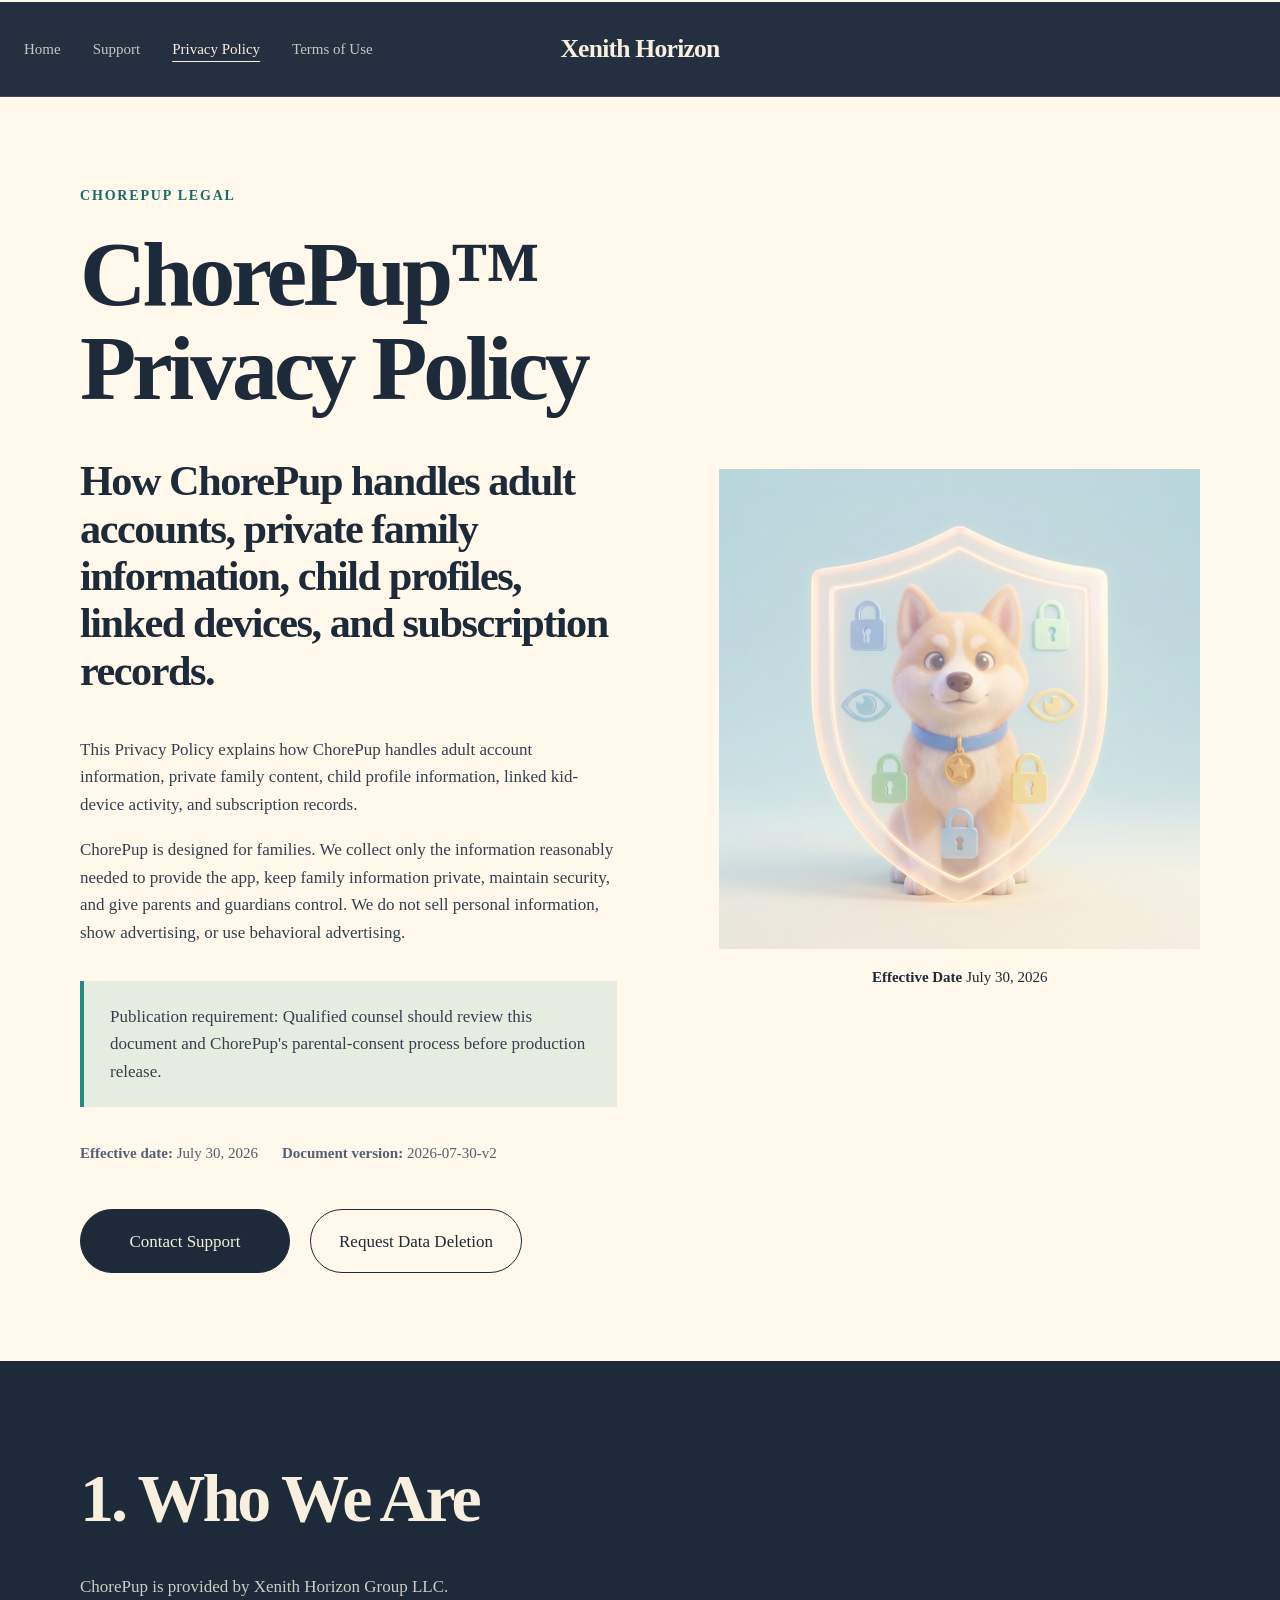
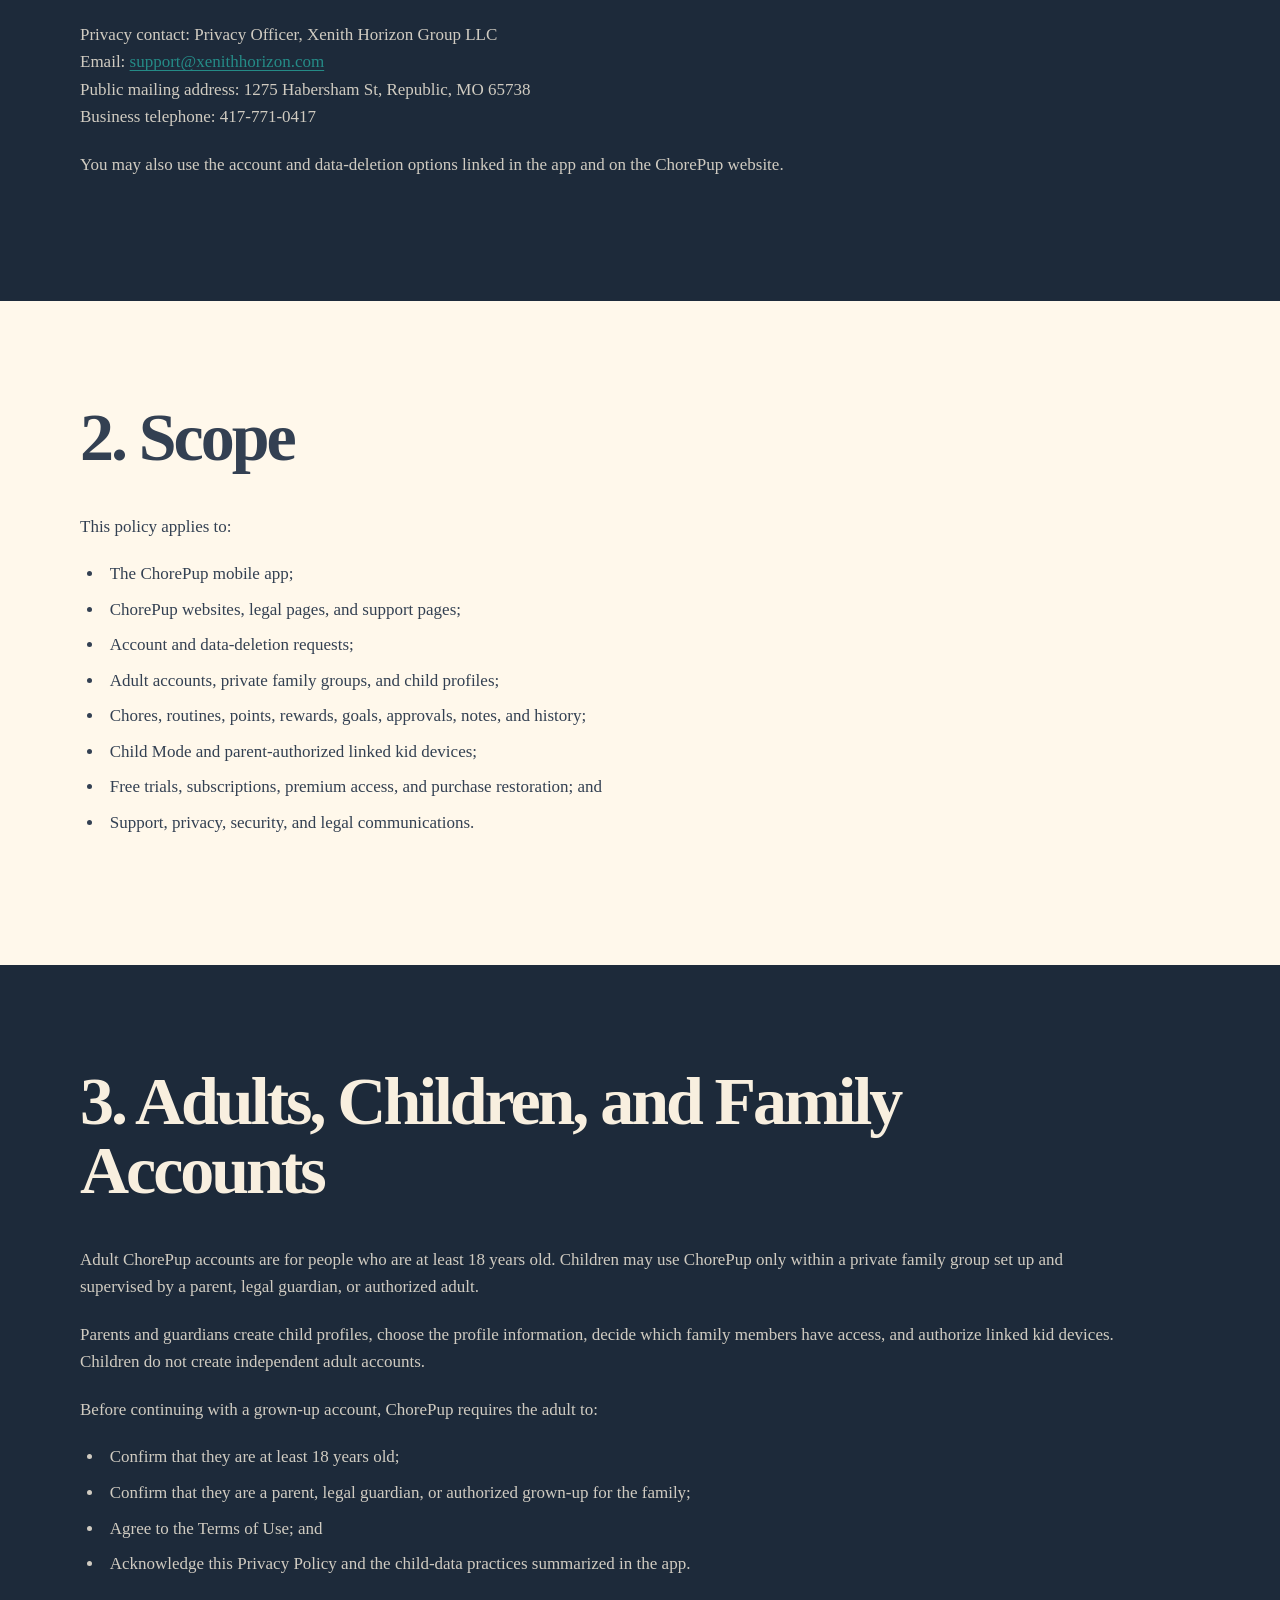
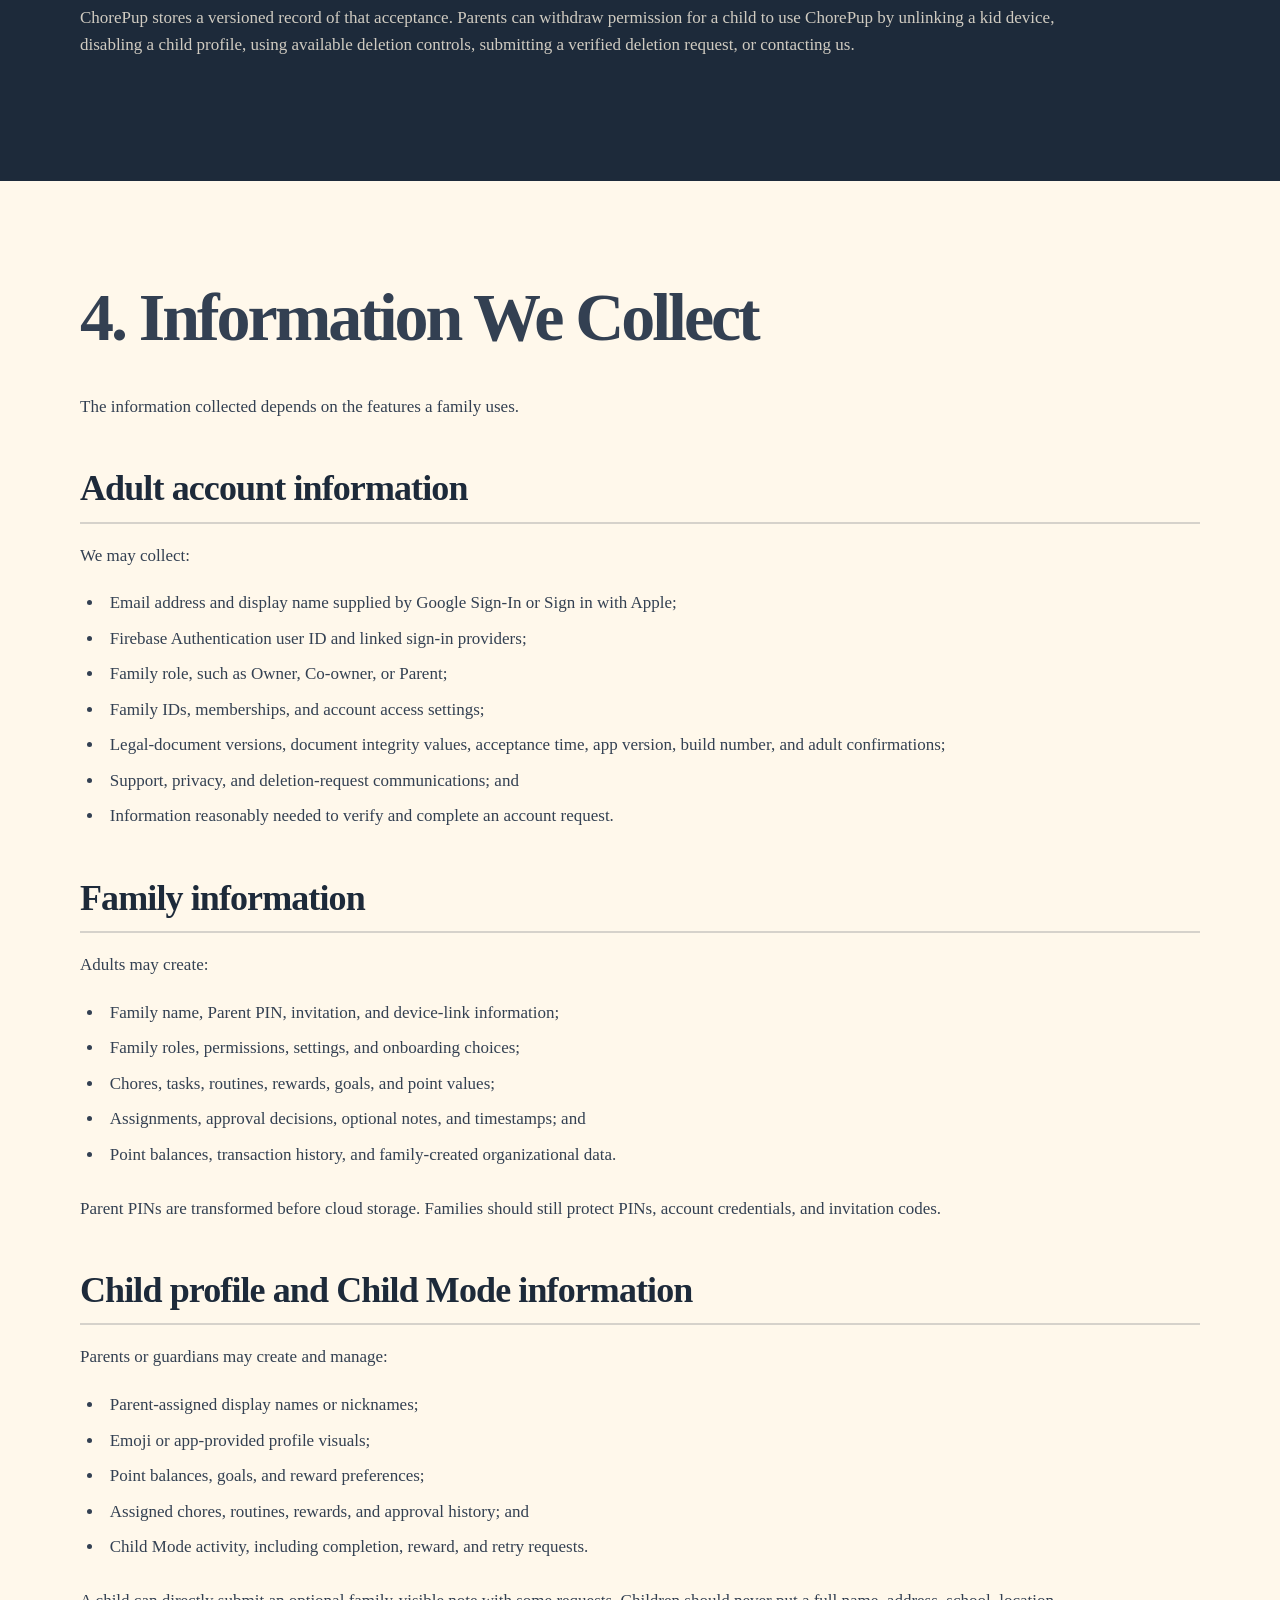
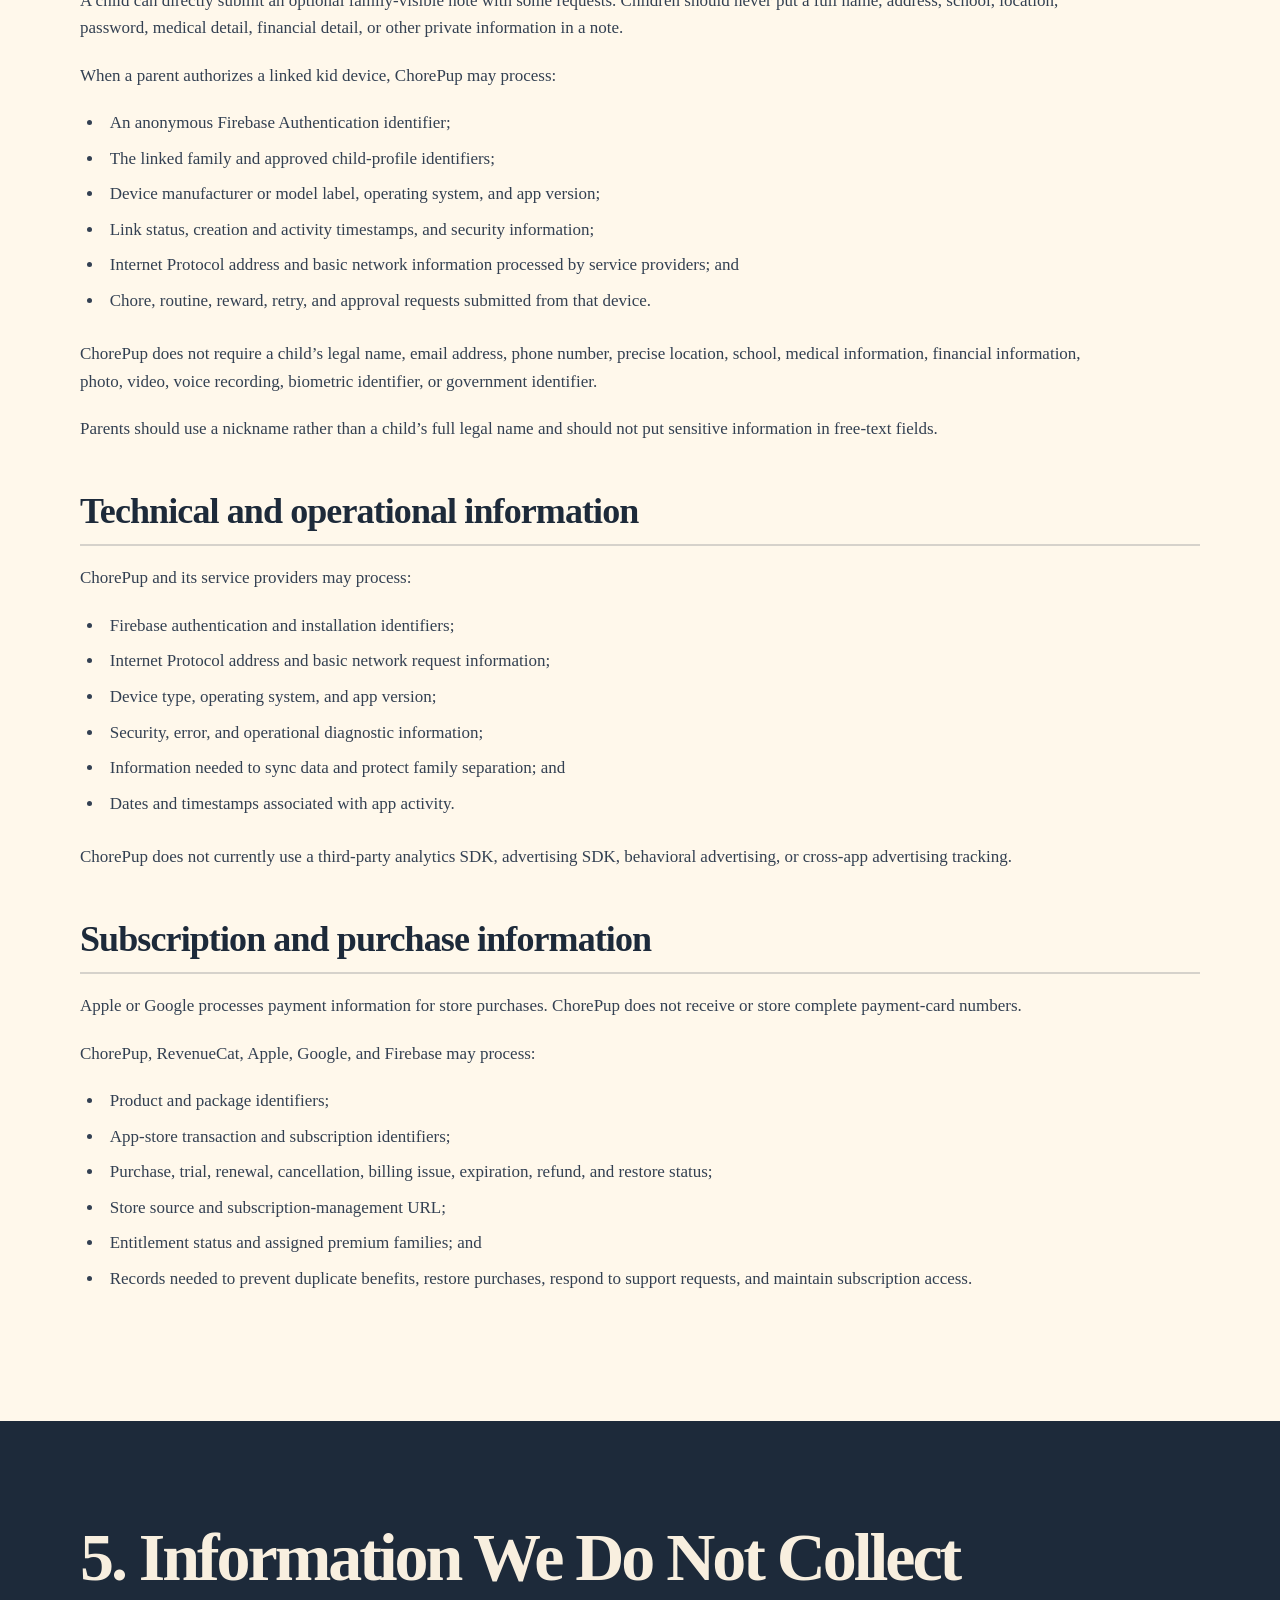
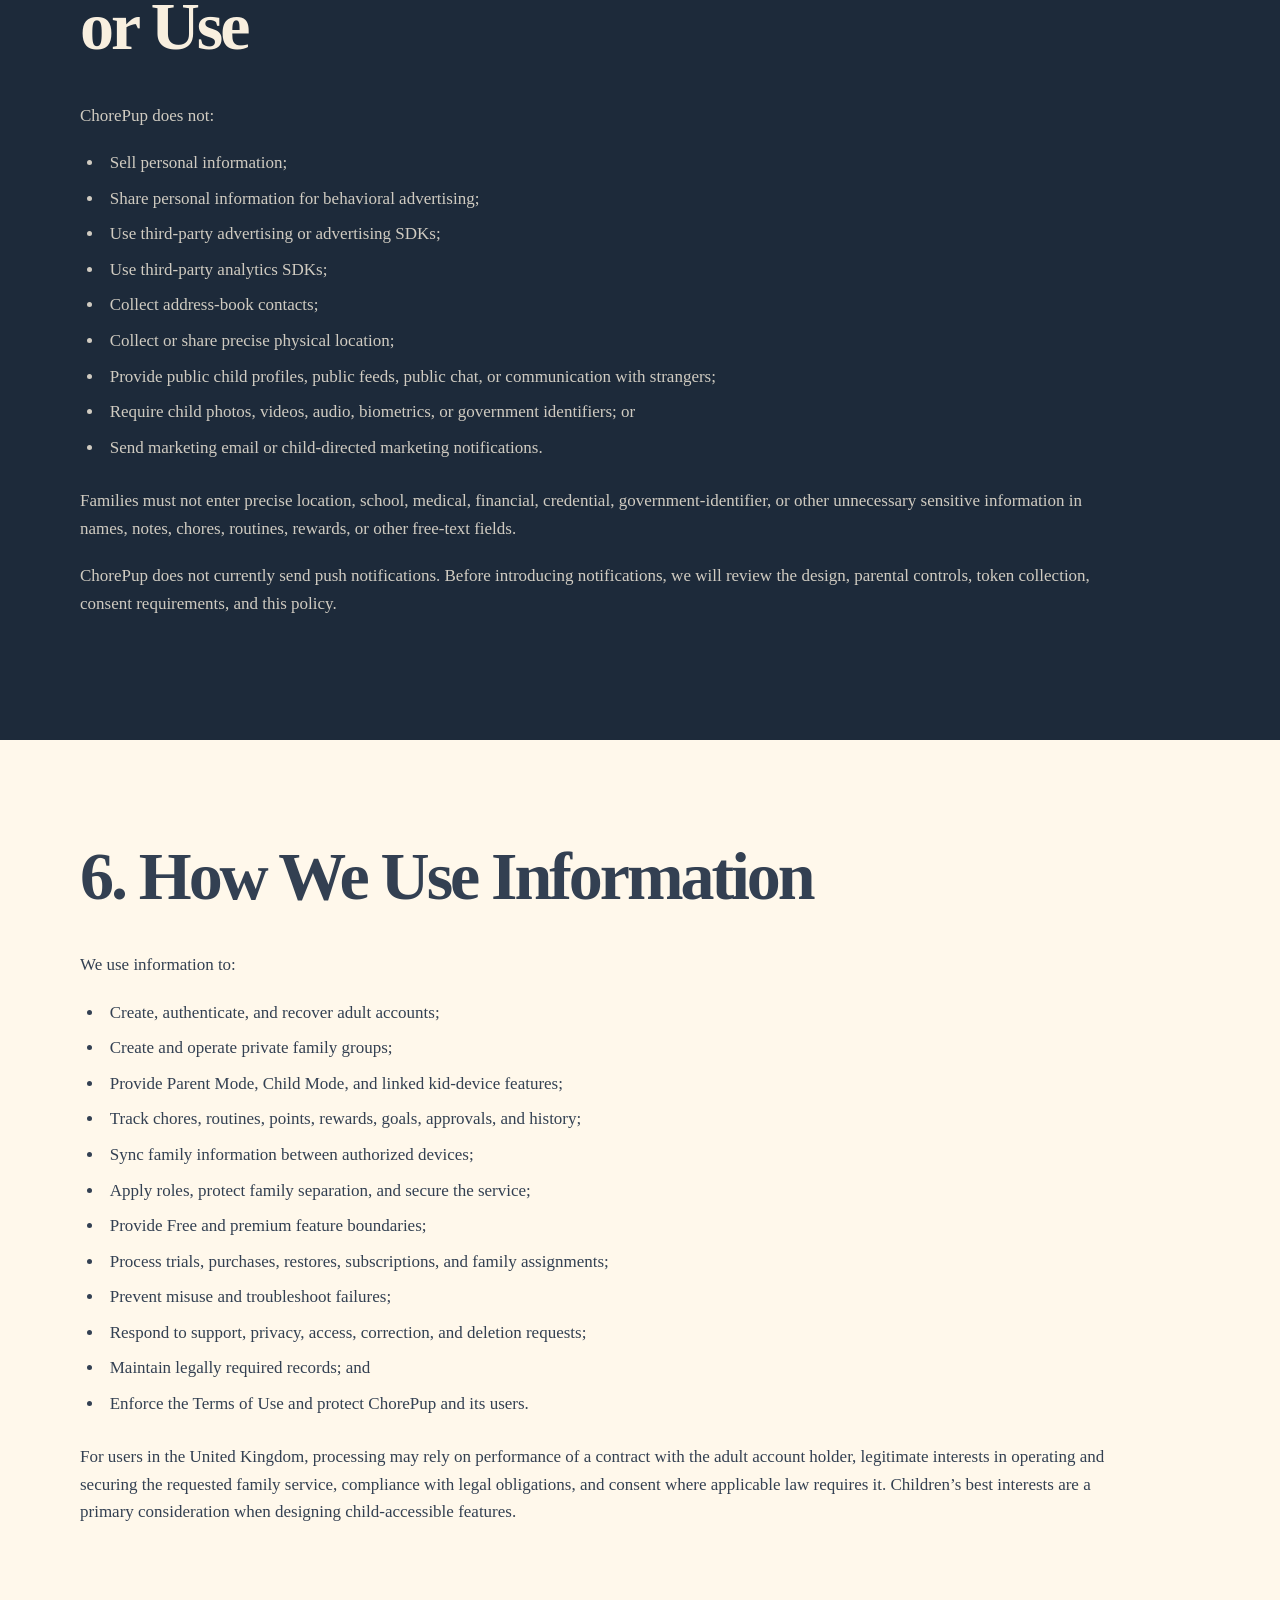
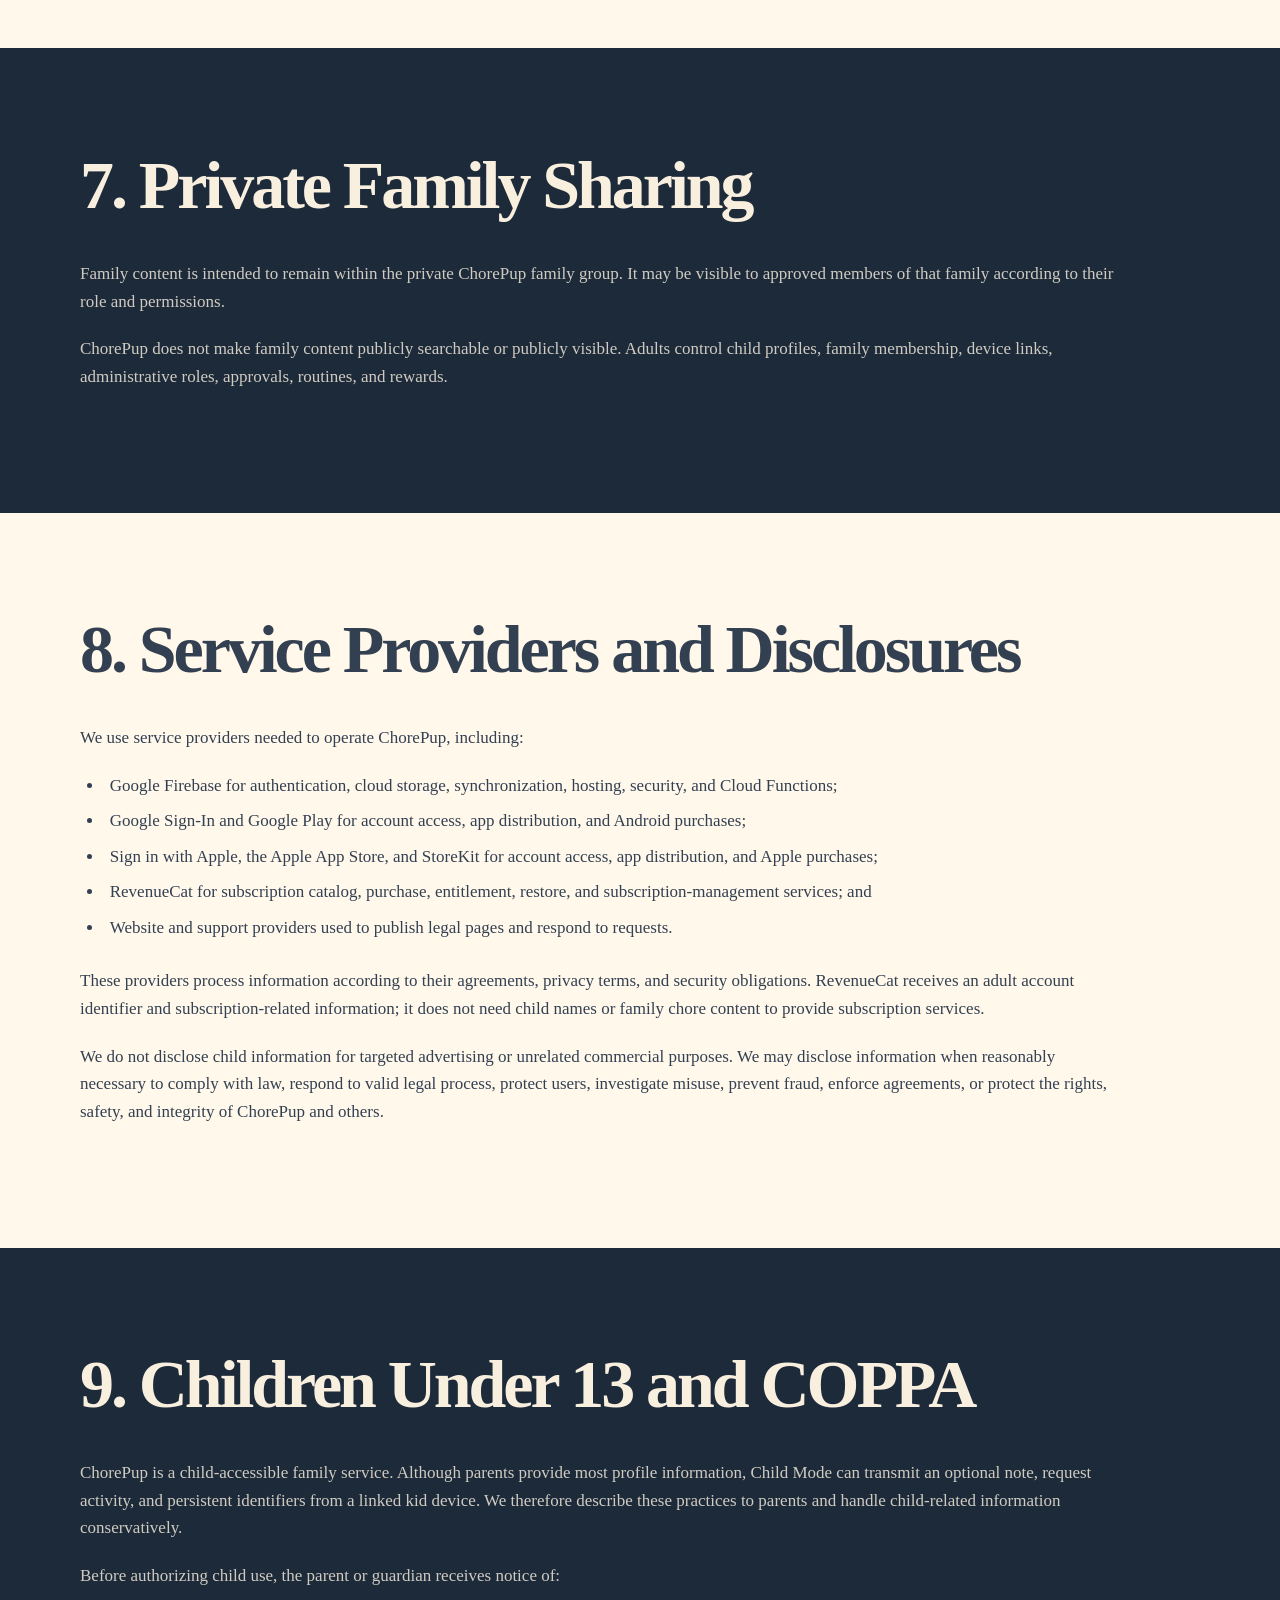
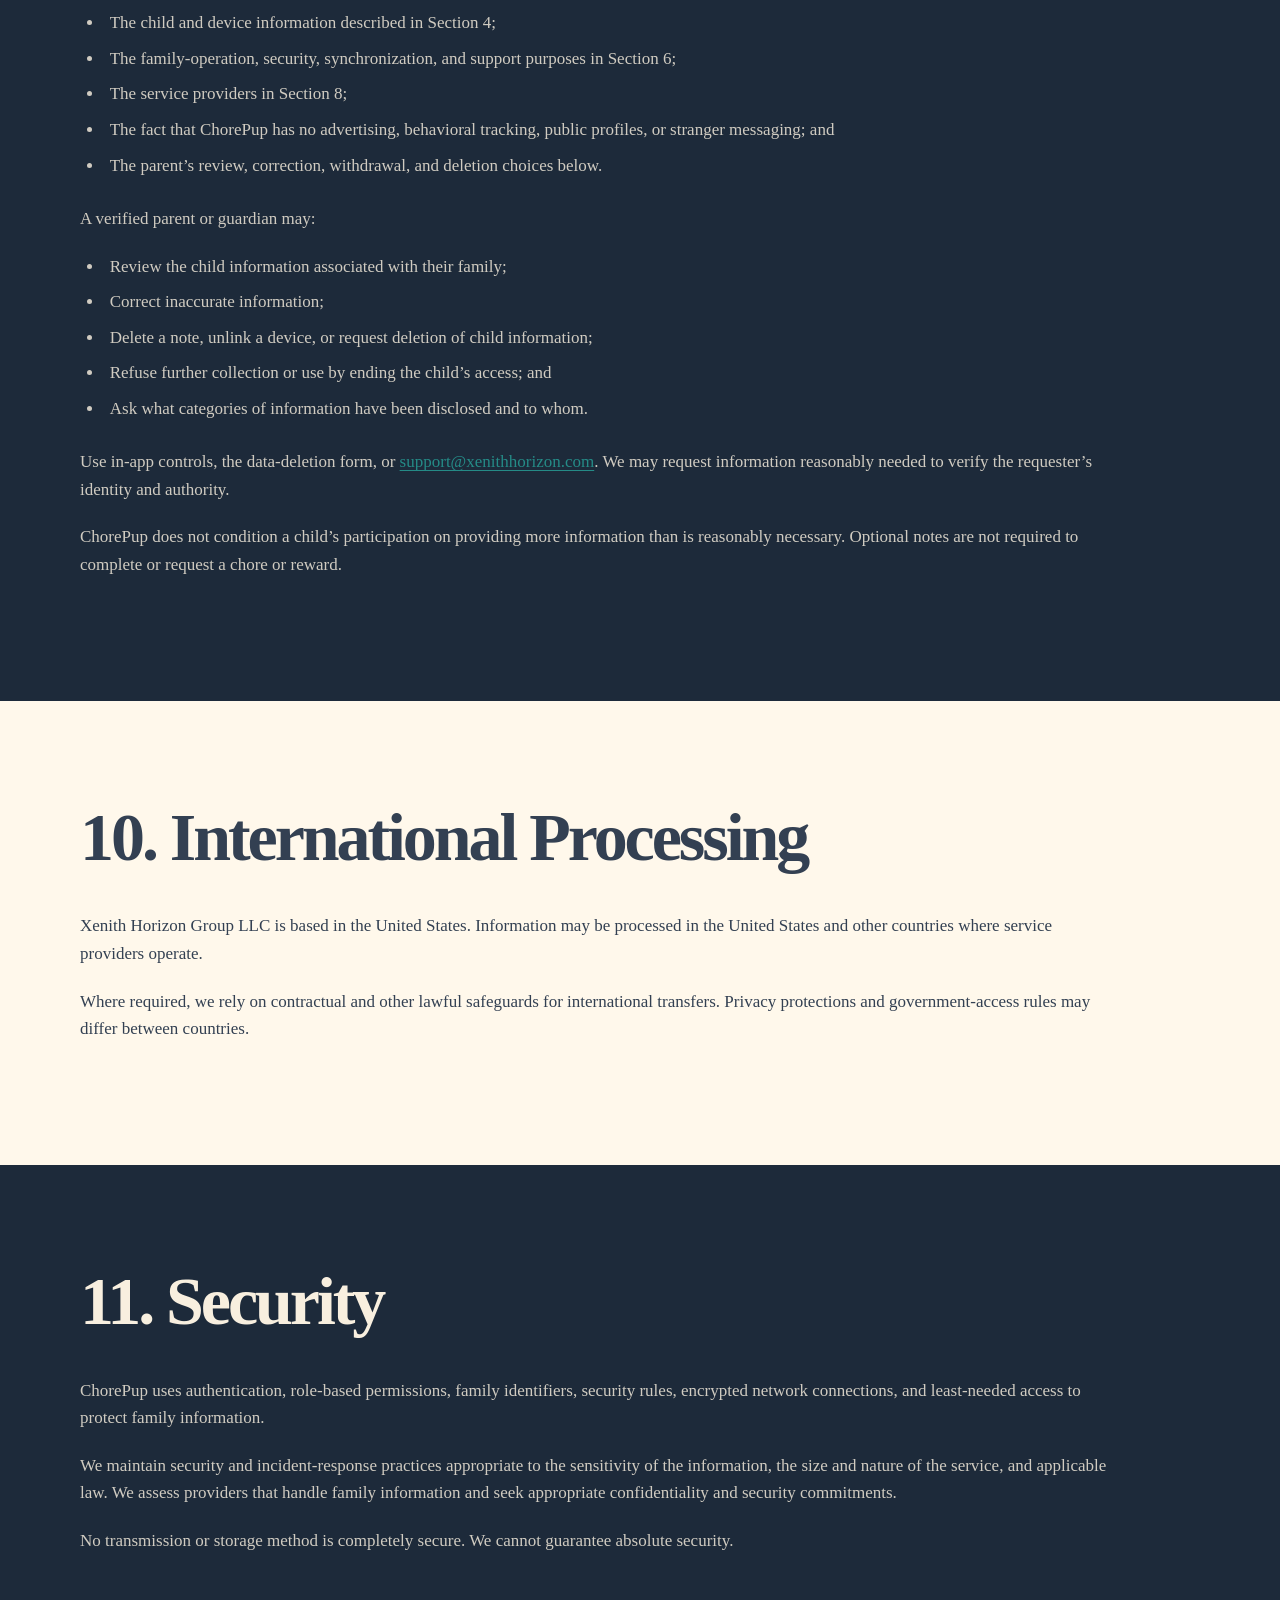
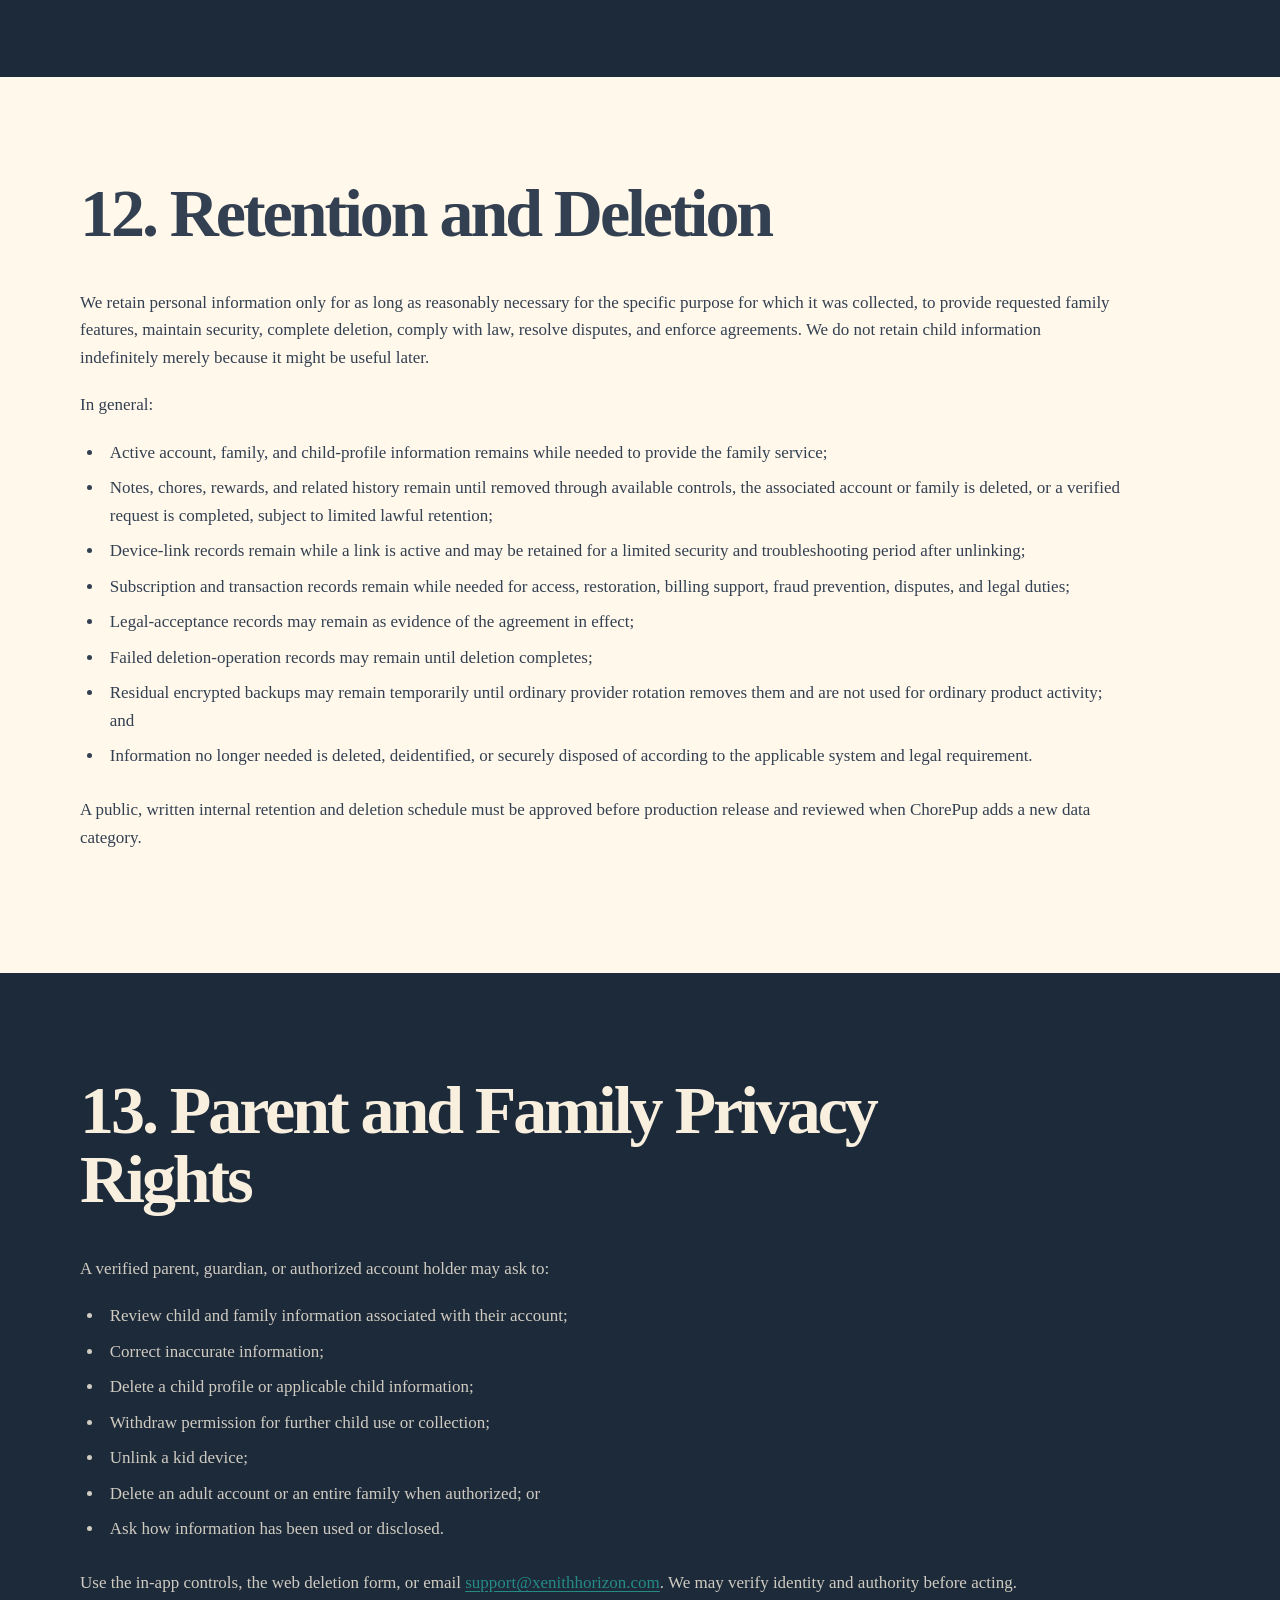
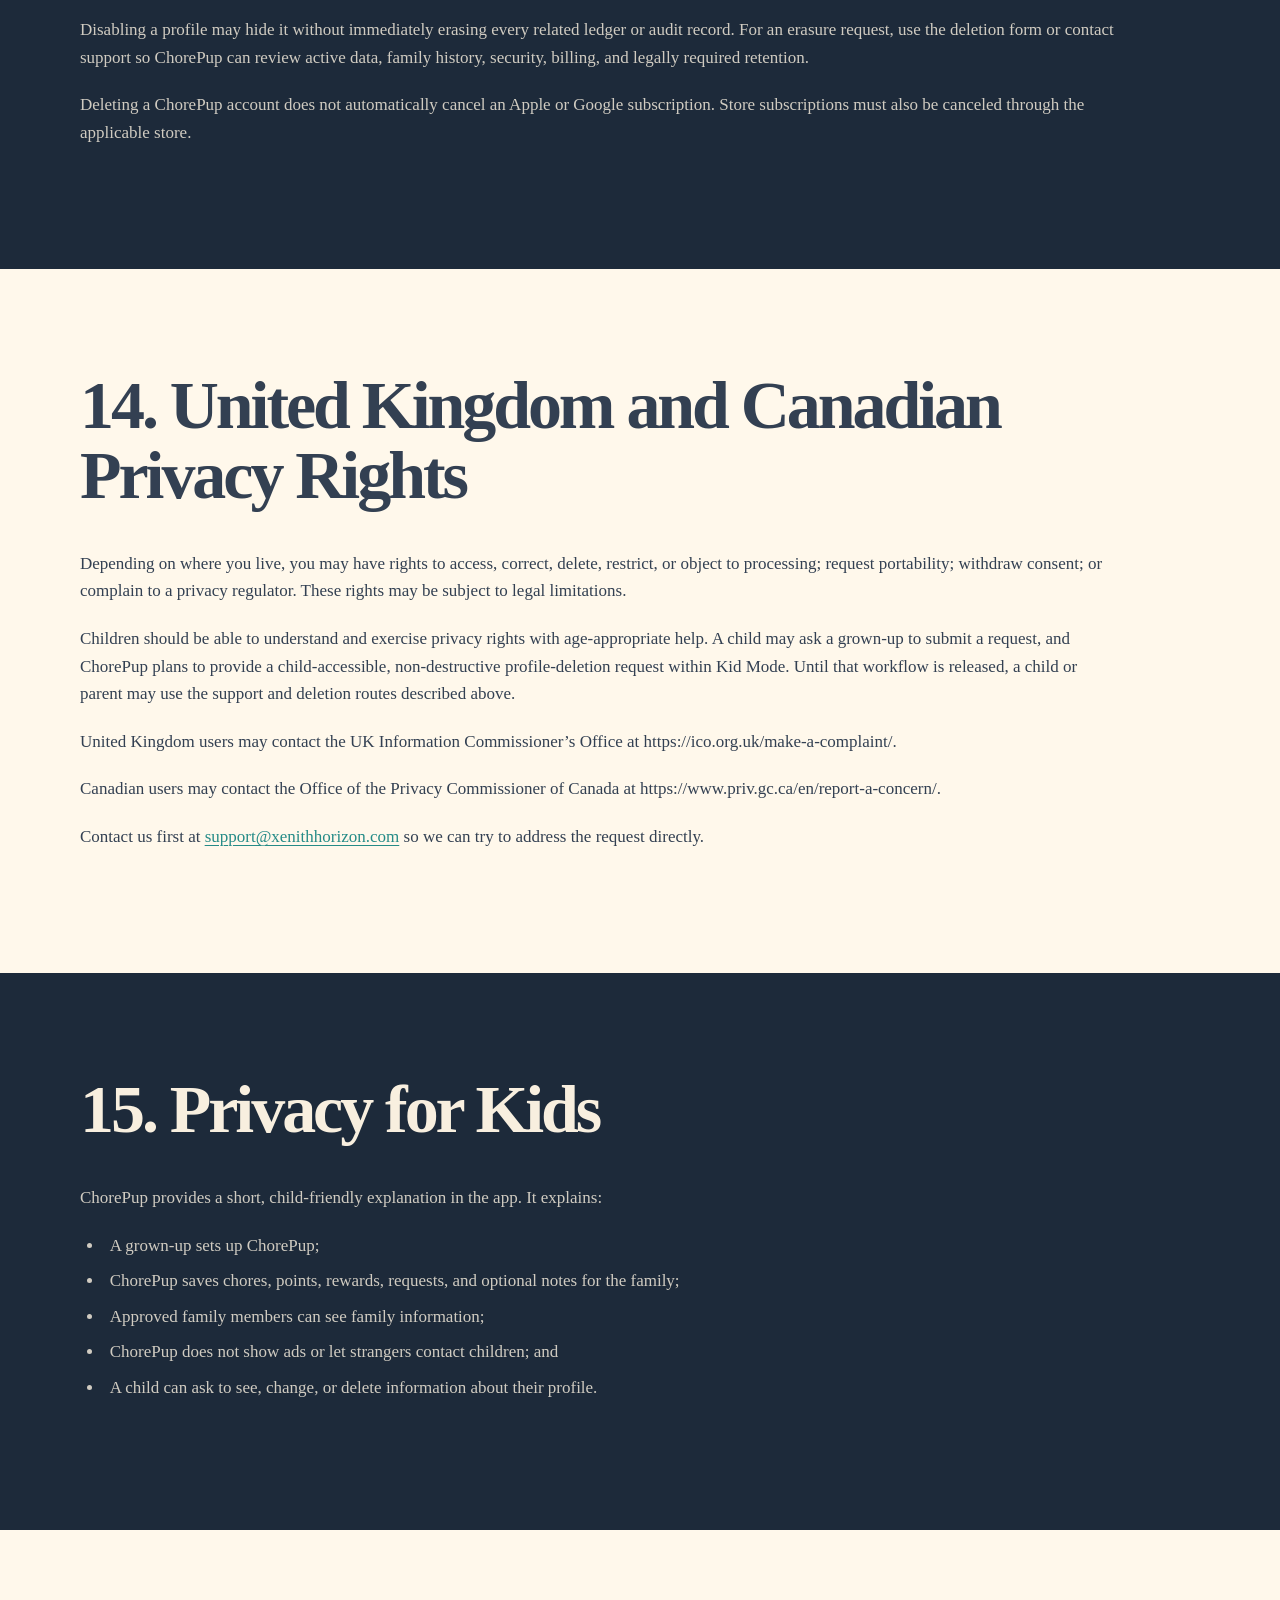
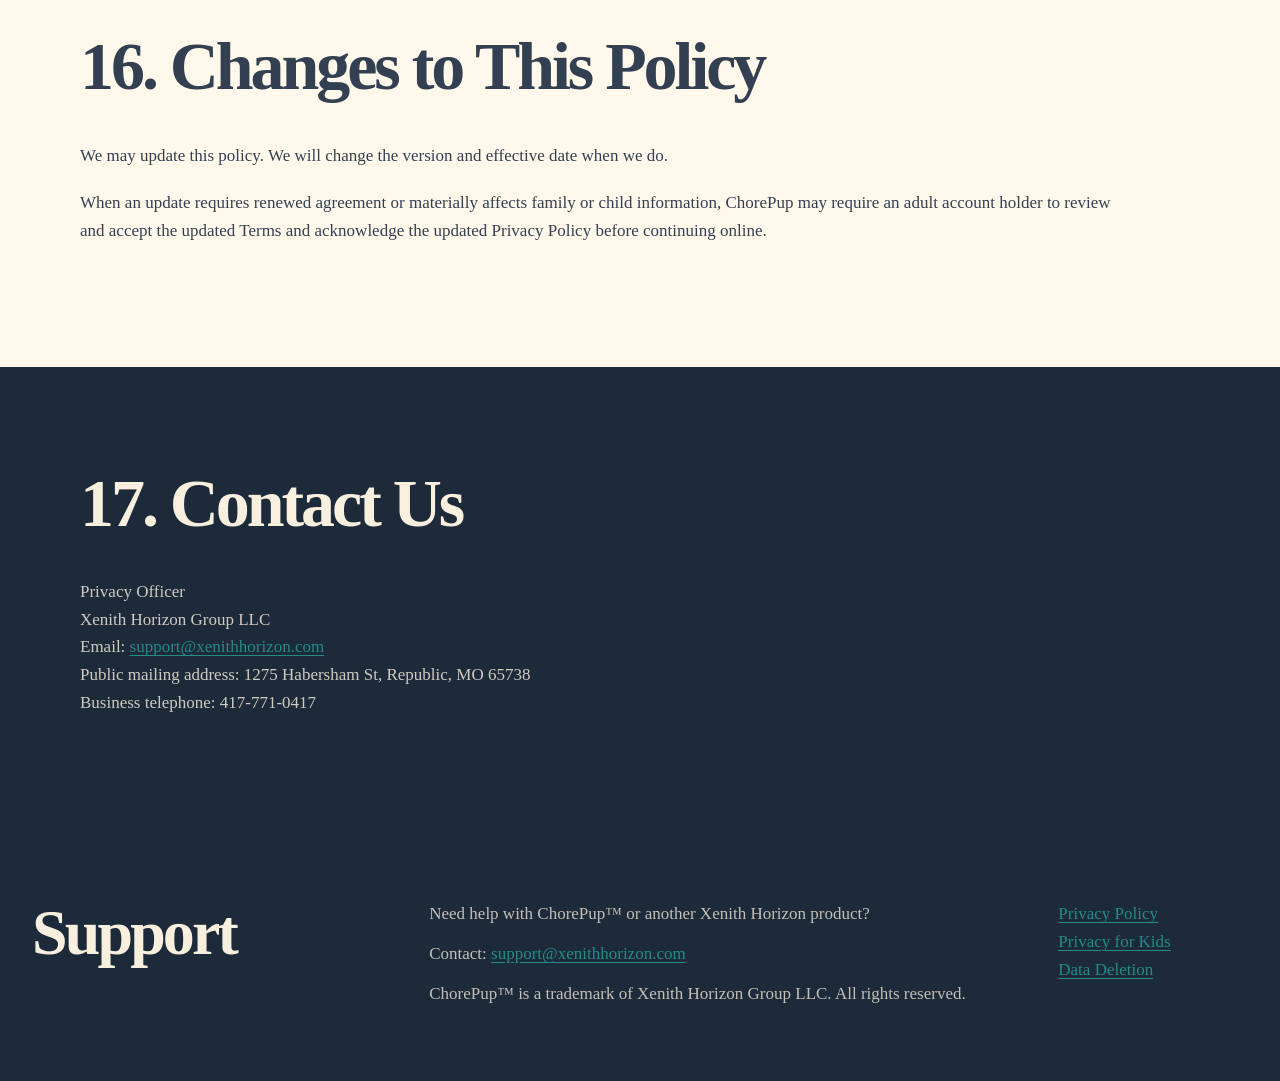
==== privacy/index.html @ 8bc7e873 "Publish ChorePup legal pages from 644291de0cb4" ====
<!doctype html>
<html lang="en">
<head>
  <meta charset="utf-8">
  <meta name="viewport" content="width=device-width, initial-scale=1">
  <meta name="description" content="How ChorePup handles adult accounts, private family information, child profiles, linked devices, and subscription records.">
  <meta name="theme-color" content="#1d2a3a">
  <link rel="canonical" href="https://legal.xenithhorizon.com/privacy/">
  <link rel="stylesheet" href="/assets/legal.css">
  <title>ChorePup™ Privacy Policy · Xenith Horizon</title>
</head>
<body>
<header class="site-header">
  <div class="site-header__inner">
    <a class="site-brand" href="https://www.xenithhorizon.com">Xenith Horizon</a>
    <nav class="site-nav" aria-label="Primary navigation">
      <a href="https://www.xenithhorizon.com">Home</a>
      <a href="https://www.xenithhorizon.com/support">Support</a>
      <a href="/privacy/" aria-current="page">Privacy Policy</a>
      <a href="/terms/">Terms of Use</a>
    </nav>
  </div>
</header>
<main>
  <section class="legal-hero">
    <div class="legal-hero__inner">
      <div>
        <p class="legal-kicker">ChorePup legal</p>
        <h1>ChorePup™ Privacy Policy</h1>
        <p class="legal-hero__lead">How ChorePup handles adult accounts, private family information, child profiles, linked devices, and subscription records.</p>
        <div class="legal-hero__copy"><p>This Privacy Policy explains how ChorePup handles adult account information, private family content, child profile information, linked kid-device activity, and subscription records.</p>
<p>ChorePup is designed for families. We collect only the information reasonably needed to provide the app, keep family information private, maintain security, and give parents and guardians control. We do not sell personal information, show advertising, or use behavioral advertising.</p>
<aside class="legal-notice"><p>Publication requirement: Qualified counsel should review this document and ChorePup&#39;s parental-consent process before production release.</p></aside>
</div>
        <div class="legal-meta">
          <span><strong>Effective date:</strong> July 30, 2026</span>
          <span><strong>Document version:</strong> 2026-07-30-v2</span>
        </div>
        <div class="legal-actions">
          <a class="legal-button" href="mailto:support@xenithhorizon.com">Contact Support</a>
          <a class="legal-button legal-button--secondary" href="https://www.xenithhorizon.com/data-deletion">Request Data Deletion</a>
        </div>
      </div>
      <div class="legal-hero__visual">
        <img src="/assets/nitro-privacy.png" alt="Nitro the ChorePup mascot protected by a shield and colorful locks">
        <p class="legal-hero__caption"><strong>Effective Date</strong>July 30, 2026</p>
      </div>
    </div>
  </section>
  <section class="legal-section legal-section--dark" id="who-we-are">
  <div class="legal-section__inner">
    <h2>1. Who We Are</h2>
    <p>ChorePup is provided by Xenith Horizon Group LLC.</p>
<p>Privacy contact: Privacy Officer, Xenith Horizon Group LLC<br>Email: <a href="mailto:support@xenithhorizon.com">support@xenithhorizon.com</a><br>Public mailing address: 1275 Habersham St, Republic, MO 65738<br>Business telephone: 417-771-0417</p>
<p>You may also use the account and data-deletion options linked in the app and on the ChorePup website.</p>

  </div>
</section>
<section class="legal-section legal-section--light" id="scope">
  <div class="legal-section__inner">
    <h2>2. Scope</h2>
    <p>This policy applies to:</p>
<ul><li>The ChorePup mobile app;</li><li>ChorePup websites, legal pages, and support pages;</li><li>Account and data-deletion requests;</li><li>Adult accounts, private family groups, and child profiles;</li><li>Chores, routines, points, rewards, goals, approvals, notes, and history;</li><li>Child Mode and parent-authorized linked kid devices;</li><li>Free trials, subscriptions, premium access, and purchase restoration; and</li><li>Support, privacy, security, and legal communications.</li></ul>

  </div>
</section>
<section class="legal-section legal-section--dark" id="adults-children-and-family-accounts">
  <div class="legal-section__inner">
    <h2>3. Adults, Children, and Family Accounts</h2>
    <p>Adult ChorePup accounts are for people who are at least 18 years old. Children may use ChorePup only within a private family group set up and supervised by a parent, legal guardian, or authorized adult.</p>
<p>Parents and guardians create child profiles, choose the profile information, decide which family members have access, and authorize linked kid devices. Children do not create independent adult accounts.</p>
<p>Before continuing with a grown-up account, ChorePup requires the adult to:</p>
<ul><li>Confirm that they are at least 18 years old;</li><li>Confirm that they are a parent, legal guardian, or authorized grown-up for the family;</li><li>Agree to the Terms of Use; and</li><li>Acknowledge this Privacy Policy and the child-data practices summarized in the app.</li></ul>
<p>ChorePup stores a versioned record of that acceptance. Parents can withdraw permission for a child to use ChorePup by unlinking a kid device, disabling a child profile, using available deletion controls, submitting a verified deletion request, or contacting us.</p>

  </div>
</section>
<section class="legal-section legal-section--light" id="information-we-collect">
  <div class="legal-section__inner">
    <h2>4. Information We Collect</h2>
    <p>The information collected depends on the features a family uses.</p>
<h3>Adult account information</h3>
<p>We may collect:</p>
<ul><li>Email address and display name supplied by Google Sign-In or Sign in with Apple;</li><li>Firebase Authentication user ID and linked sign-in providers;</li><li>Family role, such as Owner, Co-owner, or Parent;</li><li>Family IDs, memberships, and account access settings;</li><li>Legal-document versions, document integrity values, acceptance time, app version, build number, and adult confirmations;</li><li>Support, privacy, and deletion-request communications; and</li><li>Information reasonably needed to verify and complete an account request.</li></ul>
<h3>Family information</h3>
<p>Adults may create:</p>
<ul><li>Family name, Parent PIN, invitation, and device-link information;</li><li>Family roles, permissions, settings, and onboarding choices;</li><li>Chores, tasks, routines, rewards, goals, and point values;</li><li>Assignments, approval decisions, optional notes, and timestamps; and</li><li>Point balances, transaction history, and family-created organizational data.</li></ul>
<p>Parent PINs are transformed before cloud storage. Families should still protect PINs, account credentials, and invitation codes.</p>
<h3>Child profile and Child Mode information</h3>
<p>Parents or guardians may create and manage:</p>
<ul><li>Parent-assigned display names or nicknames;</li><li>Emoji or app-provided profile visuals;</li><li>Point balances, goals, and reward preferences;</li><li>Assigned chores, routines, rewards, and approval history; and</li><li>Child Mode activity, including completion, reward, and retry requests.</li></ul>
<p>A child can directly submit an optional family-visible note with some requests. Children should never put a full name, address, school, location, password, medical detail, financial detail, or other private information in a note.</p>
<p>When a parent authorizes a linked kid device, ChorePup may process:</p>
<ul><li>An anonymous Firebase Authentication identifier;</li><li>The linked family and approved child-profile identifiers;</li><li>Device manufacturer or model label, operating system, and app version;</li><li>Link status, creation and activity timestamps, and security information;</li><li>Internet Protocol address and basic network information processed by service providers; and</li><li>Chore, routine, reward, retry, and approval requests submitted from that device.</li></ul>
<p>ChorePup does not require a child’s legal name, email address, phone number, precise location, school, medical information, financial information, photo, video, voice recording, biometric identifier, or government identifier.</p>
<p>Parents should use a nickname rather than a child’s full legal name and should not put sensitive information in free-text fields.</p>
<h3>Technical and operational information</h3>
<p>ChorePup and its service providers may process:</p>
<ul><li>Firebase authentication and installation identifiers;</li><li>Internet Protocol address and basic network request information;</li><li>Device type, operating system, and app version;</li><li>Security, error, and operational diagnostic information;</li><li>Information needed to sync data and protect family separation; and</li><li>Dates and timestamps associated with app activity.</li></ul>
<p>ChorePup does not currently use a third-party analytics SDK, advertising SDK, behavioral advertising, or cross-app advertising tracking.</p>
<h3>Subscription and purchase information</h3>
<p>Apple or Google processes payment information for store purchases. ChorePup does not receive or store complete payment-card numbers.</p>
<p>ChorePup, RevenueCat, Apple, Google, and Firebase may process:</p>
<ul><li>Product and package identifiers;</li><li>App-store transaction and subscription identifiers;</li><li>Purchase, trial, renewal, cancellation, billing issue, expiration, refund, and restore status;</li><li>Store source and subscription-management URL;</li><li>Entitlement status and assigned premium families; and</li><li>Records needed to prevent duplicate benefits, restore purchases, respond to support requests, and maintain subscription access.</li></ul>

  </div>
</section>
<section class="legal-section legal-section--dark" id="information-we-do-not-collect-or-use">
  <div class="legal-section__inner">
    <h2>5. Information We Do Not Collect or Use</h2>
    <p>ChorePup does not:</p>
<ul><li>Sell personal information;</li><li>Share personal information for behavioral advertising;</li><li>Use third-party advertising or advertising SDKs;</li><li>Use third-party analytics SDKs;</li><li>Collect address-book contacts;</li><li>Collect or share precise physical location;</li><li>Provide public child profiles, public feeds, public chat, or communication with strangers;</li><li>Require child photos, videos, audio, biometrics, or government identifiers; or</li><li>Send marketing email or child-directed marketing notifications.</li></ul>
<p>Families must not enter precise location, school, medical, financial, credential, government-identifier, or other unnecessary sensitive information in names, notes, chores, routines, rewards, or other free-text fields.</p>
<p>ChorePup does not currently send push notifications. Before introducing notifications, we will review the design, parental controls, token collection, consent requirements, and this policy.</p>

  </div>
</section>
<section class="legal-section legal-section--light" id="how-we-use-information">
  <div class="legal-section__inner">
    <h2>6. How We Use Information</h2>
    <p>We use information to:</p>
<ul><li>Create, authenticate, and recover adult accounts;</li><li>Create and operate private family groups;</li><li>Provide Parent Mode, Child Mode, and linked kid-device features;</li><li>Track chores, routines, points, rewards, goals, approvals, and history;</li><li>Sync family information between authorized devices;</li><li>Apply roles, protect family separation, and secure the service;</li><li>Provide Free and premium feature boundaries;</li><li>Process trials, purchases, restores, subscriptions, and family assignments;</li><li>Prevent misuse and troubleshoot failures;</li><li>Respond to support, privacy, access, correction, and deletion requests;</li><li>Maintain legally required records; and</li><li>Enforce the Terms of Use and protect ChorePup and its users.</li></ul>
<p>For users in the United Kingdom, processing may rely on performance of a contract with the adult account holder, legitimate interests in operating and securing the requested family service, compliance with legal obligations, and consent where applicable law requires it. Children’s best interests are a primary consideration when designing child-accessible features.</p>

  </div>
</section>
<section class="legal-section legal-section--dark" id="private-family-sharing">
  <div class="legal-section__inner">
    <h2>7. Private Family Sharing</h2>
    <p>Family content is intended to remain within the private ChorePup family group. It may be visible to approved members of that family according to their role and permissions.</p>
<p>ChorePup does not make family content publicly searchable or publicly visible. Adults control child profiles, family membership, device links, administrative roles, approvals, routines, and rewards.</p>

  </div>
</section>
<section class="legal-section legal-section--light" id="service-providers-and-disclosures">
  <div class="legal-section__inner">
    <h2>8. Service Providers and Disclosures</h2>
    <p>We use service providers needed to operate ChorePup, including:</p>
<ul><li>Google Firebase for authentication, cloud storage, synchronization, hosting, security, and Cloud Functions;</li><li>Google Sign-In and Google Play for account access, app distribution, and Android purchases;</li><li>Sign in with Apple, the Apple App Store, and StoreKit for account access, app distribution, and Apple purchases;</li><li>RevenueCat for subscription catalog, purchase, entitlement, restore, and subscription-management services; and</li><li>Website and support providers used to publish legal pages and respond to requests.</li></ul>
<p>These providers process information according to their agreements, privacy terms, and security obligations. RevenueCat receives an adult account identifier and subscription-related information; it does not need child names or family chore content to provide subscription services.</p>
<p>We do not disclose child information for targeted advertising or unrelated commercial purposes. We may disclose information when reasonably necessary to comply with law, respond to valid legal process, protect users, investigate misuse, prevent fraud, enforce agreements, or protect the rights, safety, and integrity of ChorePup and others.</p>

  </div>
</section>
<section class="legal-section legal-section--dark" id="children-under-13-and-coppa">
  <div class="legal-section__inner">
    <h2>9. Children Under 13 and COPPA</h2>
    <p>ChorePup is a child-accessible family service. Although parents provide most profile information, Child Mode can transmit an optional note, request activity, and persistent identifiers from a linked kid device. We therefore describe these practices to parents and handle child-related information conservatively.</p>
<p>Before authorizing child use, the parent or guardian receives notice of:</p>
<ul><li>The child and device information described in Section 4;</li><li>The family-operation, security, synchronization, and support purposes in Section 6;</li><li>The service providers in Section 8;</li><li>The fact that ChorePup has no advertising, behavioral tracking, public profiles, or stranger messaging; and</li><li>The parent’s review, correction, withdrawal, and deletion choices below.</li></ul>
<p>A verified parent or guardian may:</p>
<ul><li>Review the child information associated with their family;</li><li>Correct inaccurate information;</li><li>Delete a note, unlink a device, or request deletion of child information;</li><li>Refuse further collection or use by ending the child’s access; and</li><li>Ask what categories of information have been disclosed and to whom.</li></ul>
<p>Use in-app controls, the data-deletion form, or <a href="mailto:support@xenithhorizon.com">support@xenithhorizon.com</a>. We may request information reasonably needed to verify the requester’s identity and authority.</p>
<p>ChorePup does not condition a child’s participation on providing more information than is reasonably necessary. Optional notes are not required to complete or request a chore or reward.</p>

  </div>
</section>
<section class="legal-section legal-section--light" id="international-processing">
  <div class="legal-section__inner">
    <h2>10. International Processing</h2>
    <p>Xenith Horizon Group LLC is based in the United States. Information may be processed in the United States and other countries where service providers operate.</p>
<p>Where required, we rely on contractual and other lawful safeguards for international transfers. Privacy protections and government-access rules may differ between countries.</p>

  </div>
</section>
<section class="legal-section legal-section--dark" id="security">
  <div class="legal-section__inner">
    <h2>11. Security</h2>
    <p>ChorePup uses authentication, role-based permissions, family identifiers, security rules, encrypted network connections, and least-needed access to protect family information.</p>
<p>We maintain security and incident-response practices appropriate to the sensitivity of the information, the size and nature of the service, and applicable law. We assess providers that handle family information and seek appropriate confidentiality and security commitments.</p>
<p>No transmission or storage method is completely secure. We cannot guarantee absolute security.</p>

  </div>
</section>
<section class="legal-section legal-section--light" id="retention-and-deletion">
  <div class="legal-section__inner">
    <h2>12. Retention and Deletion</h2>
    <p>We retain personal information only for as long as reasonably necessary for the specific purpose for which it was collected, to provide requested family features, maintain security, complete deletion, comply with law, resolve disputes, and enforce agreements. We do not retain child information indefinitely merely because it might be useful later.</p>
<p>In general:</p>
<ul><li>Active account, family, and child-profile information remains while needed to provide the family service;</li><li>Notes, chores, rewards, and related history remain until removed through available controls, the associated account or family is deleted, or a verified request is completed, subject to limited lawful retention;</li><li>Device-link records remain while a link is active and may be retained for a limited security and troubleshooting period after unlinking;</li><li>Subscription and transaction records remain while needed for access, restoration, billing support, fraud prevention, disputes, and legal duties;</li><li>Legal-acceptance records may remain as evidence of the agreement in effect;</li><li>Failed deletion-operation records may remain until deletion completes;</li><li>Residual encrypted backups may remain temporarily until ordinary provider rotation removes them and are not used for ordinary product activity; and</li><li>Information no longer needed is deleted, deidentified, or securely disposed of according to the applicable system and legal requirement.</li></ul>
<p>A public, written internal retention and deletion schedule must be approved before production release and reviewed when ChorePup adds a new data category.</p>

  </div>
</section>
<section class="legal-section legal-section--dark" id="parent-and-family-privacy-rights">
  <div class="legal-section__inner">
    <h2>13. Parent and Family Privacy Rights</h2>
    <p>A verified parent, guardian, or authorized account holder may ask to:</p>
<ul><li>Review child and family information associated with their account;</li><li>Correct inaccurate information;</li><li>Delete a child profile or applicable child information;</li><li>Withdraw permission for further child use or collection;</li><li>Unlink a kid device;</li><li>Delete an adult account or an entire family when authorized; or</li><li>Ask how information has been used or disclosed.</li></ul>
<p>Use the in-app controls, the web deletion form, or email <a href="mailto:support@xenithhorizon.com">support@xenithhorizon.com</a>. We may verify identity and authority before acting.</p>
<p>Disabling a profile may hide it without immediately erasing every related ledger or audit record. For an erasure request, use the deletion form or contact support so ChorePup can review active data, family history, security, billing, and legally required retention.</p>
<p>Deleting a ChorePup account does not automatically cancel an Apple or Google subscription. Store subscriptions must also be canceled through the applicable store.</p>

  </div>
</section>
<section class="legal-section legal-section--light" id="united-kingdom-and-canadian-privacy-rights">
  <div class="legal-section__inner">
    <h2>14. United Kingdom and Canadian Privacy Rights</h2>
    <p>Depending on where you live, you may have rights to access, correct, delete, restrict, or object to processing; request portability; withdraw consent; or complain to a privacy regulator. These rights may be subject to legal limitations.</p>
<p>Children should be able to understand and exercise privacy rights with age-appropriate help. A child may ask a grown-up to submit a request, and ChorePup plans to provide a child-accessible, non-destructive profile-deletion request within Kid Mode. Until that workflow is released, a child or parent may use the support and deletion routes described above.</p>
<p>United Kingdom users may contact the UK Information Commissioner’s Office at https:&#47;&#47;ico.org.uk&#47;make-a-complaint&#47;.</p>
<p>Canadian users may contact the Office of the Privacy Commissioner of Canada at https:&#47;&#47;www.priv.gc.ca&#47;en&#47;report-a-concern&#47;.</p>
<p>Contact us first at <a href="mailto:support@xenithhorizon.com">support@xenithhorizon.com</a> so we can try to address the request directly.</p>

  </div>
</section>
<section class="legal-section legal-section--dark" id="privacy-for-kids">
  <div class="legal-section__inner">
    <h2>15. Privacy for Kids</h2>
    <p>ChorePup provides a short, child-friendly explanation in the app. It explains:</p>
<ul><li>A grown-up sets up ChorePup;</li><li>ChorePup saves chores, points, rewards, requests, and optional notes for the family;</li><li>Approved family members can see family information;</li><li>ChorePup does not show ads or let strangers contact children; and</li><li>A child can ask to see, change, or delete information about their profile.</li></ul>

  </div>
</section>
<section class="legal-section legal-section--light" id="changes-to-this-policy">
  <div class="legal-section__inner">
    <h2>16. Changes to This Policy</h2>
    <p>We may update this policy. We will change the version and effective date when we do.</p>
<p>When an update requires renewed agreement or materially affects family or child information, ChorePup may require an adult account holder to review and accept the updated Terms and acknowledge the updated Privacy Policy before continuing online.</p>

  </div>
</section>
<section class="legal-section legal-section--dark" id="contact-us">
  <div class="legal-section__inner">
    <h2>17. Contact Us</h2>
    <p>Privacy Officer<br>Xenith Horizon Group LLC<br>Email: <a href="mailto:support@xenithhorizon.com">support@xenithhorizon.com</a><br>Public mailing address: 1275 Habersham St, Republic, MO 65738<br>Business telephone: 417-771-0417</p>

  </div>
</section>
</main>
<footer class="site-footer">
  <div class="site-footer__inner">
    <div class="site-footer__title">Support</div>
    <div>
      <p>Need help with ChorePup™ or another Xenith Horizon product?</p>
      <p>Contact: <a href="mailto:support@xenithhorizon.com">support@xenithhorizon.com</a></p>
      <p>ChorePup™ is a trademark of Xenith Horizon Group LLC. All rights reserved.</p>
    </div>
    <div class="site-footer__links">
      <a href="/privacy/">Privacy Policy</a>
      <a href="/privacy-for-kids/">Privacy for Kids</a>
      <a href="https://www.xenithhorizon.com/data-deletion">Data Deletion</a>
    </div>
  </div>
</footer>
</body>
</html>
---- assets/legal.css ----
:root {
  --xh-ink: #1d2a3a;
  --xh-cream: #fff8eb;
  --xh-teal: #258b87;
  --xh-teal-dark: #176b69;
  --xh-copy-light: #f8efdf;
  --xh-copy-dark: #334052;
  --xh-rule-light: rgba(255, 248, 235, 0.32);
  --xh-rule-dark: rgba(29, 42, 58, 0.18);
  --xh-display: Georgia, "Times New Roman", serif;
  --xh-body: Georgia, "Times New Roman", serif;
}

* {
  box-sizing: border-box;
}

html {
  color-scheme: light;
  scroll-behavior: smooth;
}

body {
  margin: 0;
  background: var(--xh-cream);
  color: var(--xh-copy-dark);
  font-family: var(--xh-body);
  font-size: 17px;
  line-height: 1.62;
  text-rendering: optimizeLegibility;
}

a {
  color: var(--xh-teal);
  text-decoration-thickness: 0.08em;
  text-underline-offset: 0.16em;
}

a:hover {
  color: var(--xh-teal-dark);
}

a:focus-visible {
  border-radius: 4px;
  outline: 3px solid #f5c66e;
  outline-offset: 4px;
}

::selection {
  background: #bfe0da;
  color: var(--xh-ink);
}

.site-header {
  position: sticky;
  z-index: 20;
  top: 0;
  border-top: 2px solid var(--xh-cream);
  border-bottom: 1px solid rgba(255, 248, 235, 0.12);
  background: rgba(29, 42, 58, 0.97);
  backdrop-filter: blur(12px);
}

.site-header__inner {
  display: grid;
  grid-template-columns: 1fr auto 1fr;
  align-items: center;
  width: min(100% - 48px, 1440px);
  min-height: 94px;
  margin: 0 auto;
}

.site-brand {
  grid-column: 2;
  color: var(--xh-copy-light);
  font-family: var(--xh-display);
  font-size: clamp(22px, 2vw, 31px);
  font-weight: 700;
  letter-spacing: -0.03em;
  text-decoration: none;
}

.site-nav {
  display: flex;
  grid-column: 1;
  grid-row: 1;
  gap: clamp(18px, 2.5vw, 38px);
  align-items: center;
}

.site-nav a {
  color: rgba(248, 239, 223, 0.78);
  font-size: 15px;
  text-decoration: none;
}

.site-nav a:hover,
.site-nav a[aria-current="page"] {
  color: var(--xh-copy-light);
  text-decoration: underline;
  text-underline-offset: 0.45em;
}

.legal-hero {
  background: var(--xh-cream);
}

.legal-hero__inner {
  display: grid;
  grid-template-columns: minmax(0, 0.95fr) minmax(380px, 0.85fr);
  gap: clamp(56px, 8vw, 120px);
  align-items: center;
  width: min(100% - 64px, 1120px);
  min-height: 760px;
  margin: 0 auto;
  padding: 88px 0;
}

.legal-kicker {
  margin: 0 0 20px;
  color: var(--xh-teal-dark);
  font-size: 14px;
  font-weight: 700;
  letter-spacing: 0.13em;
  text-transform: uppercase;
}

.legal-hero h1,
.legal-section h2,
.legal-hub h1,
.legal-hub h2,
.site-footer__title {
  margin: 0;
  color: inherit;
  font-family: var(--xh-display);
  font-weight: 700;
  letter-spacing: -0.045em;
  line-height: 1.02;
}

.legal-hero h1 {
  max-width: 740px;
  color: var(--xh-ink);
  font-size: clamp(58px, 7.2vw, 92px);
}

.legal-hero__lead {
  max-width: 760px;
  margin: 42px 0 0;
  color: var(--xh-ink);
  font-family: var(--xh-display);
  font-size: clamp(30px, 3.3vw, 47px);
  font-weight: 700;
  letter-spacing: -0.035em;
  line-height: 1.12;
}

.legal-hero__copy {
  max-width: 760px;
  margin-top: 42px;
}

.legal-hero__copy p {
  margin: 0 0 18px;
}

.legal-meta {
  display: flex;
  flex-wrap: wrap;
  gap: 8px 24px;
  margin: 30px 0 0;
  color: #546074;
  font-size: 15px;
}

.legal-actions {
  display: flex;
  flex-wrap: wrap;
  gap: 20px;
  margin-top: 44px;
}

.legal-button {
  display: inline-flex;
  min-width: 210px;
  min-height: 64px;
  padding: 16px 28px;
  align-items: center;
  justify-content: center;
  border: 1px solid var(--xh-ink);
  border-radius: 999px;
  background: var(--xh-ink);
  color: var(--xh-copy-light);
  text-align: center;
  text-decoration: none;
}

.legal-button--secondary {
  background: transparent;
  color: var(--xh-ink);
}

.legal-button:hover {
  border-color: var(--xh-teal-dark);
  background: var(--xh-teal-dark);
  color: white;
}

.legal-hero__visual img {
  display: block;
  width: 100%;
  aspect-ratio: 1;
  object-fit: cover;
}

.legal-hero__caption {
  margin: 16px 0 0;
  color: var(--xh-ink);
  font-size: 15px;
  text-align: center;
}

.legal-hero__caption strong {
  margin-right: 4px;
}

.legal-section {
  scroll-margin-top: 94px;
}

.legal-section__inner {
  width: min(100% - 64px, 1120px);
  margin: 0 auto;
  padding: clamp(70px, 8vw, 122px) 0;
}

.legal-section--dark {
  background: var(--xh-ink);
  color: rgba(248, 239, 223, 0.82);
}

.legal-section--light {
  background: var(--xh-cream);
  color: var(--xh-copy-dark);
}

.legal-section h2 {
  max-width: 940px;
  margin-bottom: 40px;
  font-size: clamp(42px, 5.4vw, 68px);
}

.legal-section h3 {
  margin: 48px 0 18px;
  padding-bottom: 12px;
  border-bottom: 2px solid;
  font-family: var(--xh-display);
  font-size: clamp(25px, 3vw, 36px);
  letter-spacing: -0.025em;
  line-height: 1.15;
}

.legal-section--dark h3 {
  border-color: var(--xh-rule-light);
  color: var(--xh-copy-light);
}

.legal-section--light h3 {
  border-color: var(--xh-rule-dark);
  color: var(--xh-ink);
}

.legal-section p,
.legal-section ul,
.legal-section ol {
  max-width: 1040px;
}

.legal-section p {
  margin: 0 0 20px;
}

.legal-section ul,
.legal-section ol {
  margin: 20px 0 26px;
  padding-left: 1.4em;
}

.legal-section li {
  margin: 8px 0;
  padding-left: 0.35em;
}

.legal-section--dark strong,
.legal-section--dark h2 {
  color: var(--xh-copy-light);
}

.legal-notice {
  max-width: 980px;
  margin: 34px 0;
  padding: 22px 26px;
  border-left: 4px solid var(--xh-teal);
  background: rgba(37, 139, 135, 0.11);
}

.legal-notice p:last-child {
  margin-bottom: 0;
}

.legal-hub {
  min-height: 72vh;
  padding: clamp(80px, 10vw, 150px) 0;
  background: var(--xh-cream);
}

.legal-hub__inner {
  width: min(100% - 64px, 1120px);
  margin: 0 auto;
}

.legal-hub h1 {
  color: var(--xh-ink);
  font-size: clamp(58px, 8vw, 98px);
}

.legal-hub__lead {
  max-width: 760px;
  margin: 30px 0 58px;
  color: var(--xh-copy-dark);
  font-size: clamp(20px, 2vw, 26px);
}

.legal-hub__grid {
  display: grid;
  grid-template-columns: repeat(3, minmax(0, 1fr));
  gap: 20px;
}

.legal-hub__card {
  min-height: 280px;
  padding: 34px;
  border: 1px solid rgba(29, 42, 58, 0.16);
  background: var(--xh-ink);
  color: var(--xh-copy-light);
  text-decoration: none;
  transition: transform 160ms ease, background 160ms ease;
}

.legal-hub__card:hover {
  background: #26394e;
  color: white;
  transform: translateY(-4px);
}

.legal-hub__card h2 {
  margin-bottom: 24px;
  font-size: clamp(30px, 3vw, 42px);
}

.legal-hub__card p {
  margin: 0;
  color: rgba(248, 239, 223, 0.76);
}

.site-footer {
  background: var(--xh-ink);
  color: rgba(248, 239, 223, 0.76);
}

.site-footer__inner {
  display: grid;
  grid-template-columns: 0.8fr 1.35fr 0.45fr;
  gap: 60px;
  width: min(100% - 64px, 1440px);
  margin: 0 auto;
  padding: 62px 0;
}

.site-footer__title {
  color: var(--xh-copy-light);
  font-size: clamp(42px, 5vw, 70px);
}

.site-footer p {
  margin: 0 0 12px;
}

.site-footer__links {
  display: flex;
  flex-direction: column;
  align-items: flex-start;
}

@media (max-width: 900px) {
  .site-header {
    position: static;
  }

  .site-header__inner {
    display: flex;
    min-height: auto;
    padding: 24px 0;
    flex-direction: column;
    gap: 18px;
  }

  .site-brand {
    order: -1;
  }

  .site-nav {
    flex-wrap: wrap;
    justify-content: center;
  }

  .legal-hero__inner {
    grid-template-columns: 1fr;
    min-height: auto;
  }

  .legal-hero__visual {
    width: min(100%, 620px);
    margin: 0 auto;
  }

  .legal-hub__grid,
  .site-footer__inner {
    grid-template-columns: 1fr;
  }

  .site-footer__inner {
    gap: 28px;
  }
}

@media (max-width: 560px) {
  body {
    font-size: 16px;
  }

  .site-header__inner,
  .legal-hero__inner,
  .legal-section__inner,
  .legal-hub__inner,
  .site-footer__inner {
    width: min(100% - 36px, 1120px);
  }

  .site-nav {
    gap: 12px 18px;
  }

  .site-nav a {
    font-size: 14px;
  }

  .legal-hero__inner {
    gap: 48px;
    padding: 58px 0 70px;
  }

  .legal-hero h1 {
    font-size: clamp(48px, 15vw, 70px);
  }

  .legal-hero__lead,
  .legal-hero__copy,
  .legal-actions {
    margin-top: 30px;
  }

  .legal-button {
    width: 100%;
  }

  .legal-section__inner {
    padding: 62px 0;
  }

  .legal-section h2 {
    margin-bottom: 28px;
  }

  .legal-hub__card {
    min-height: 220px;
  }
}

@media (prefers-reduced-motion: reduce) {
  html {
    scroll-behavior: auto;
  }

  .legal-hub__card {
    transition: none;
  }
}
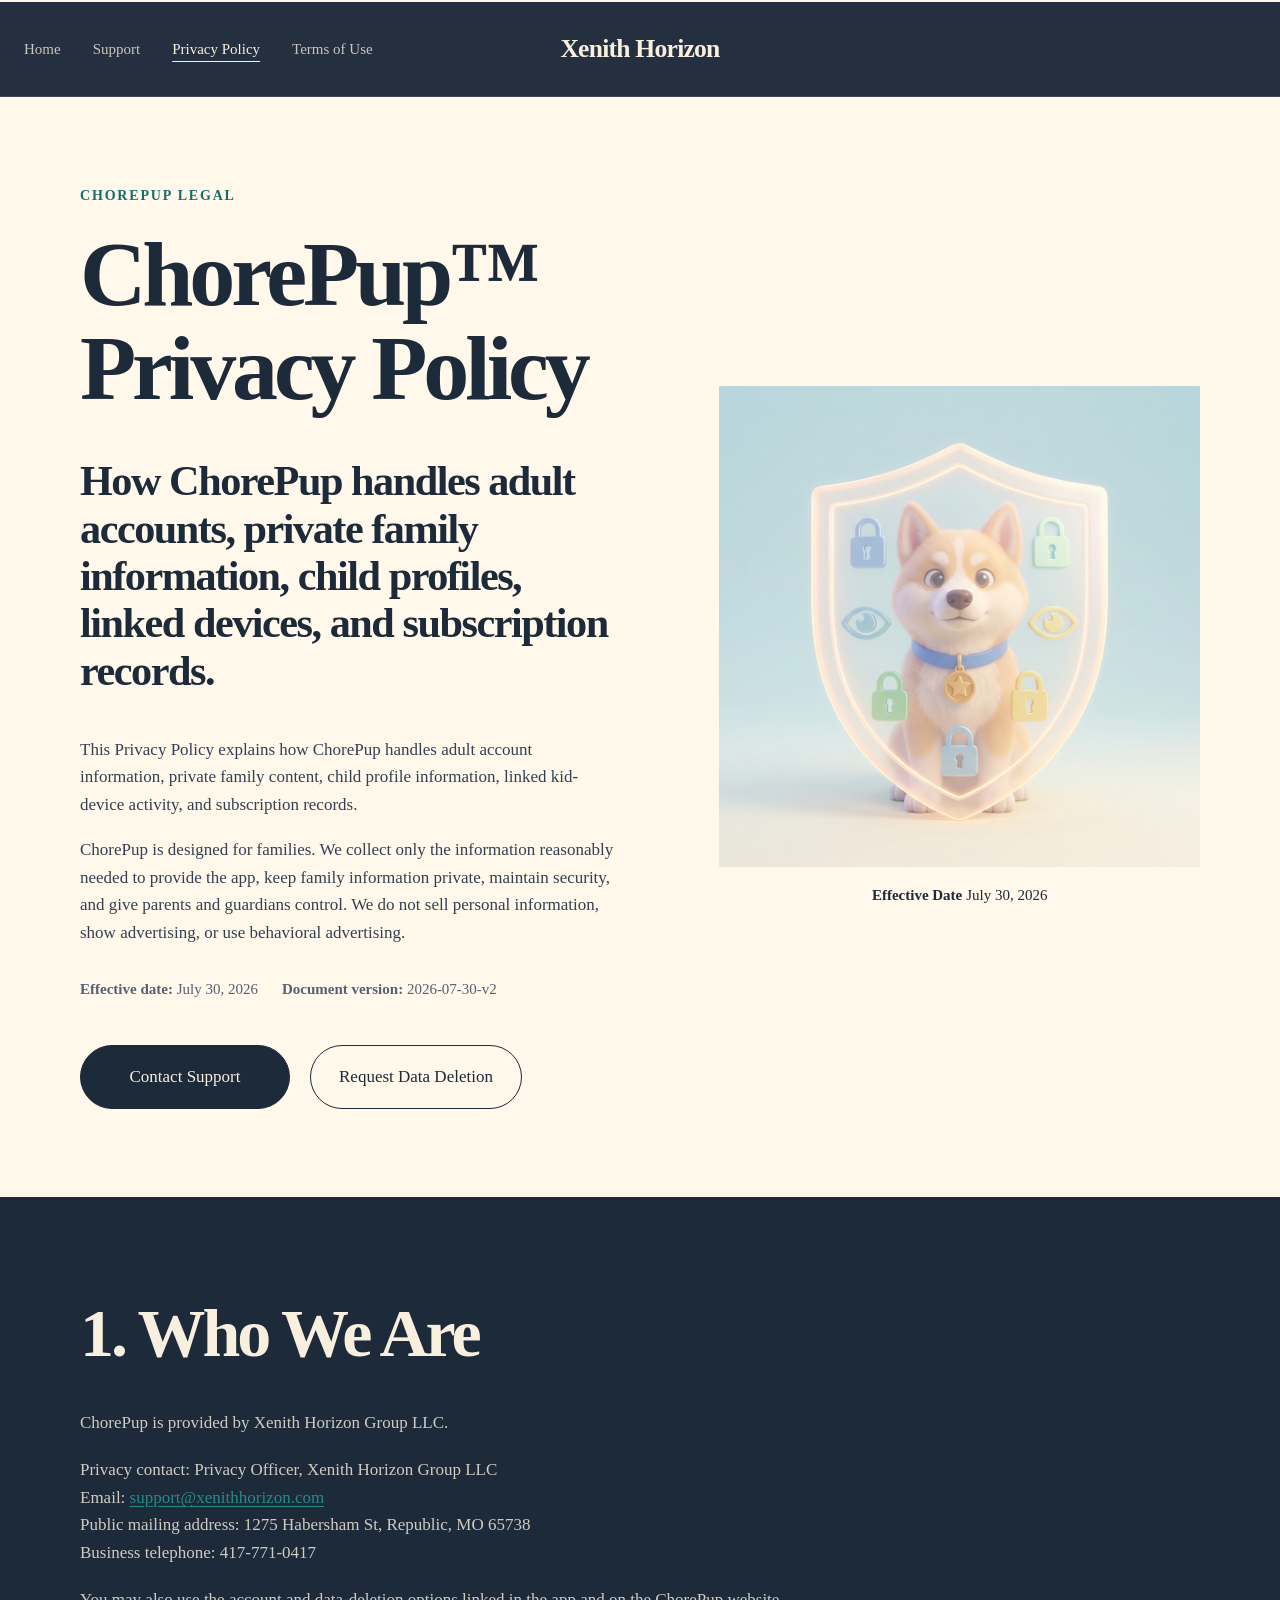
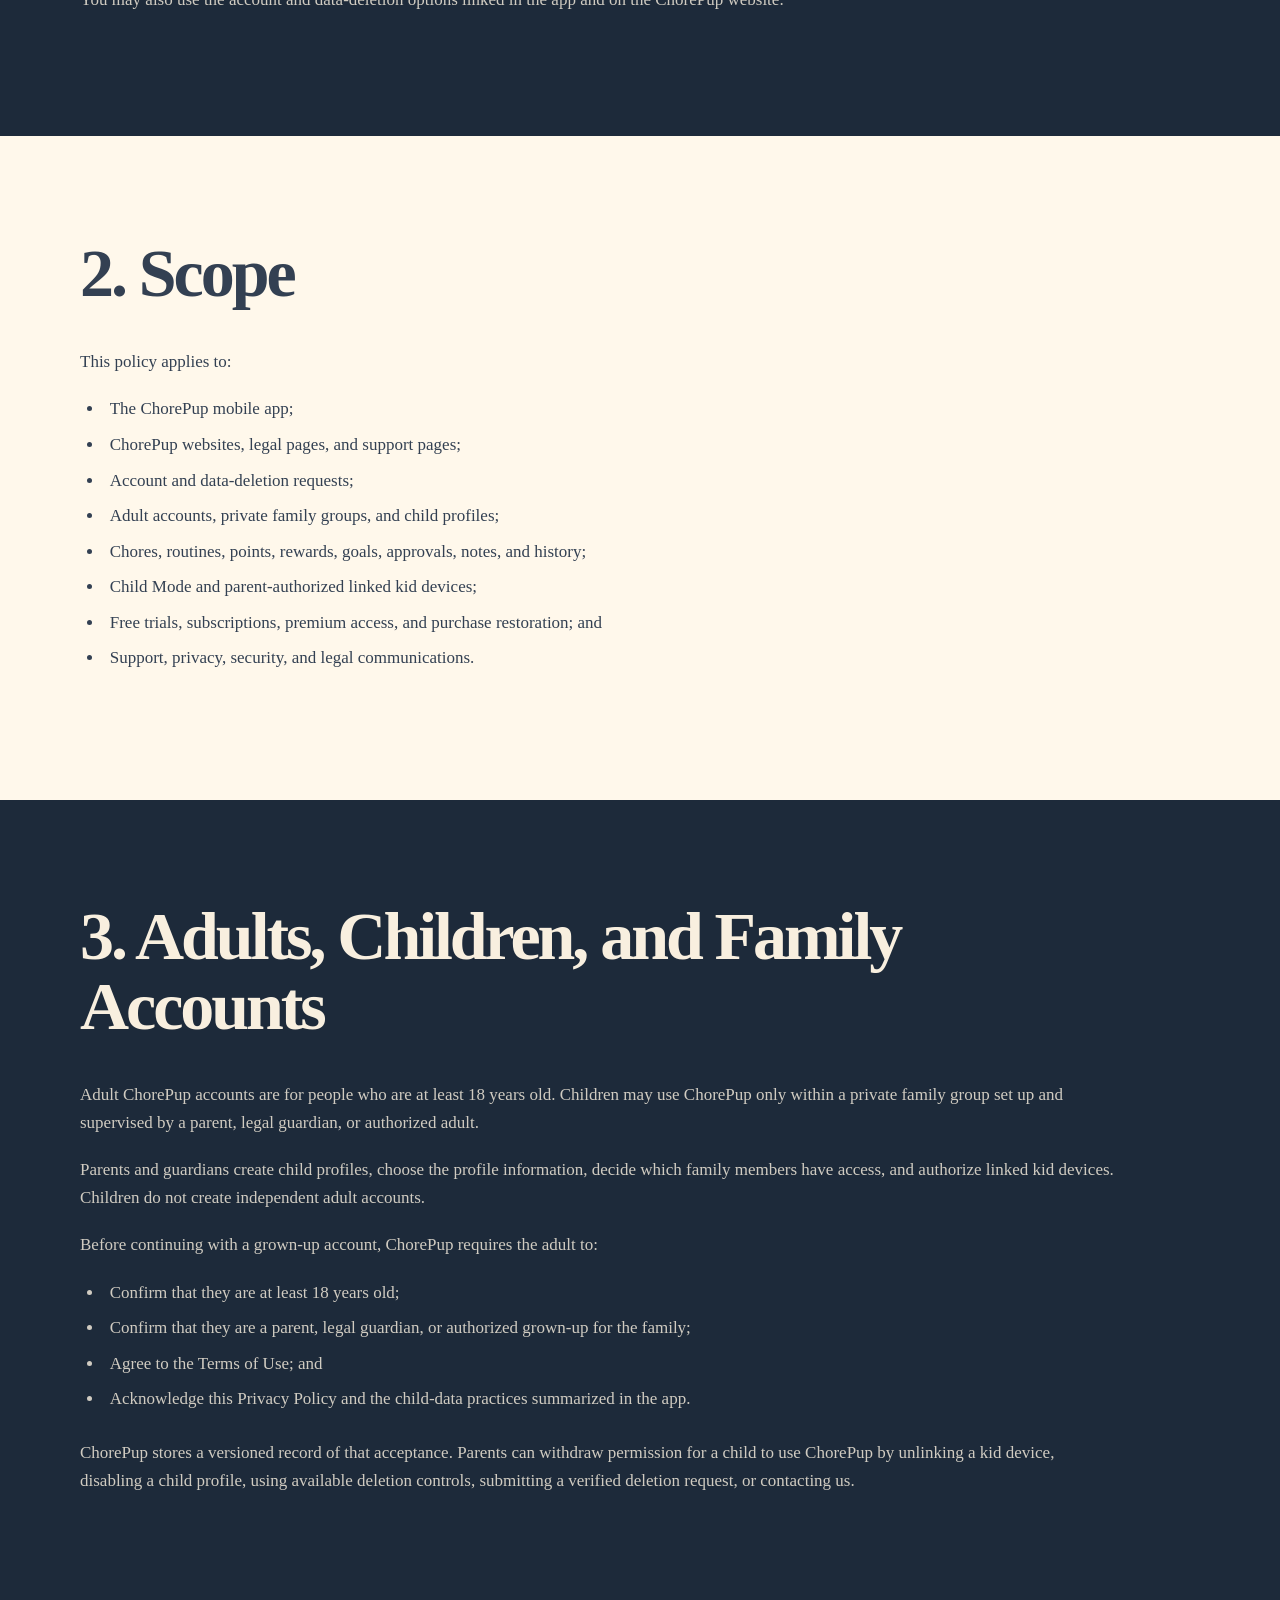
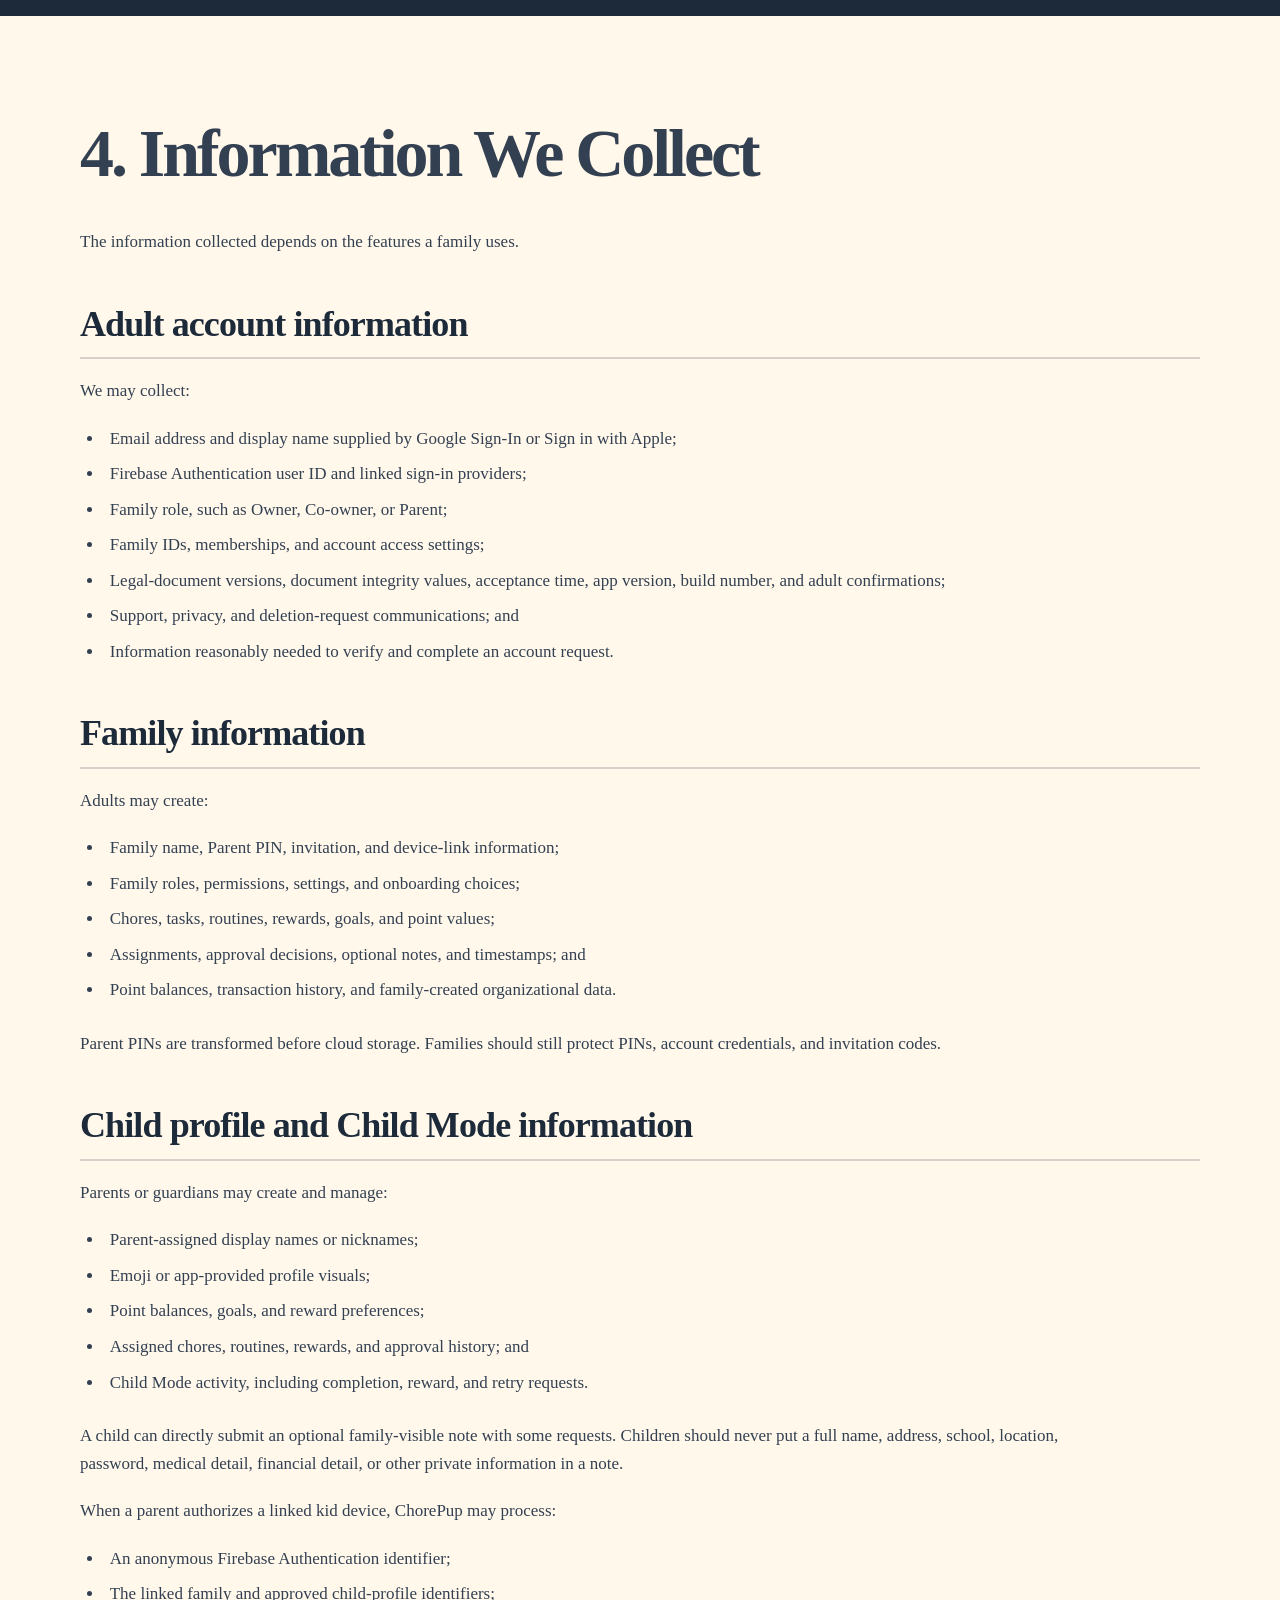
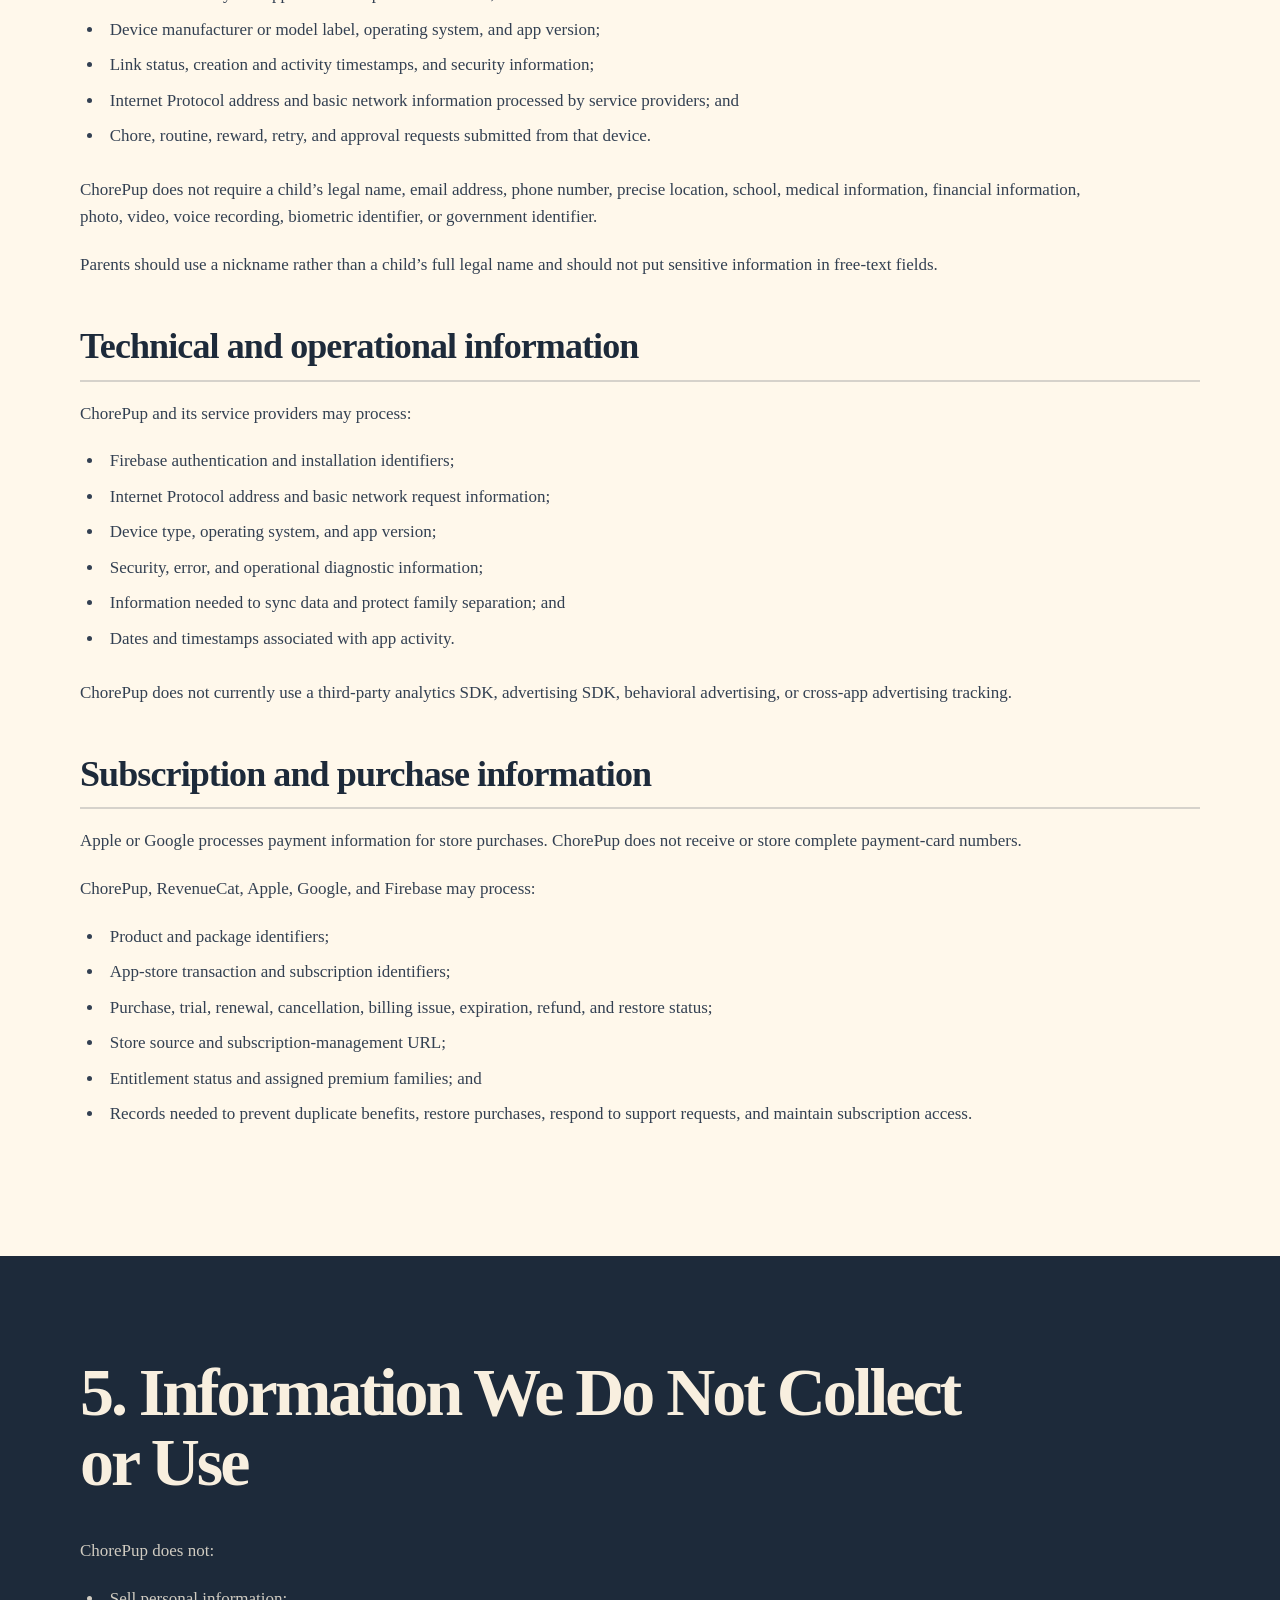
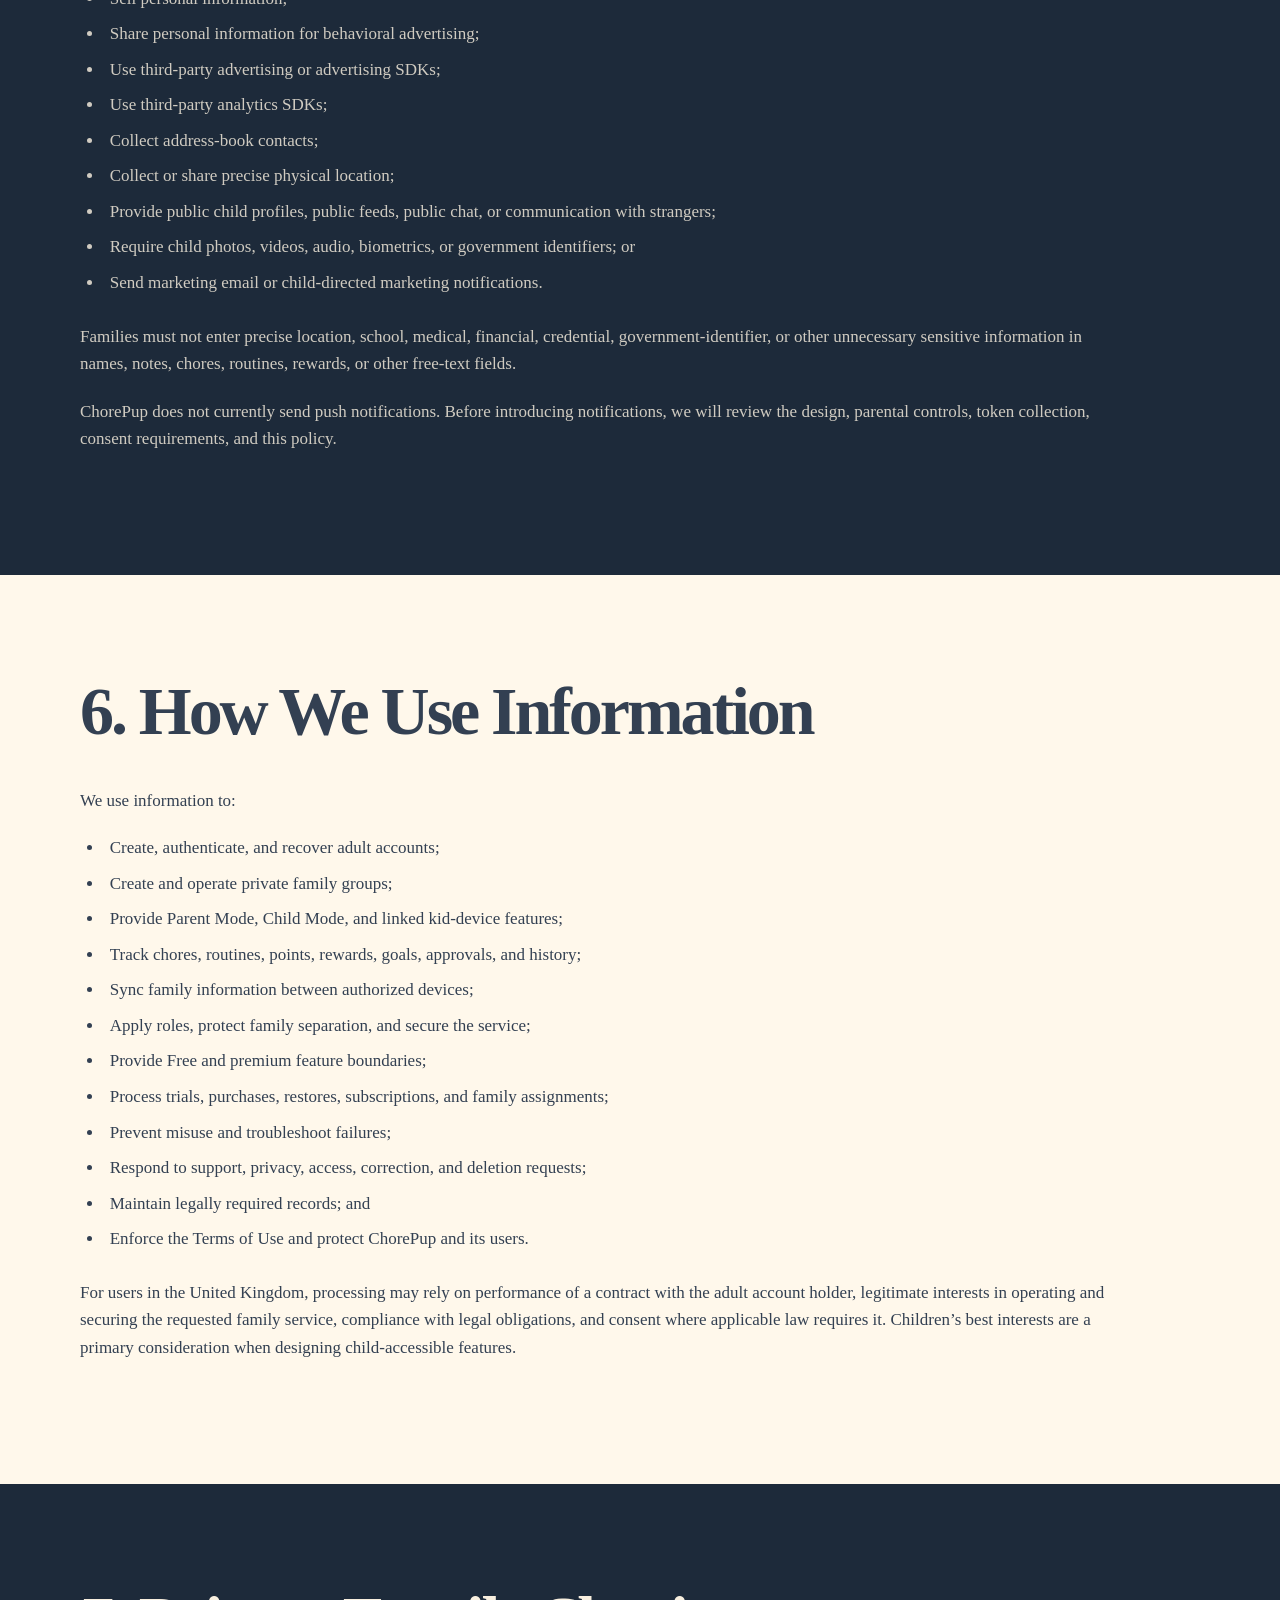
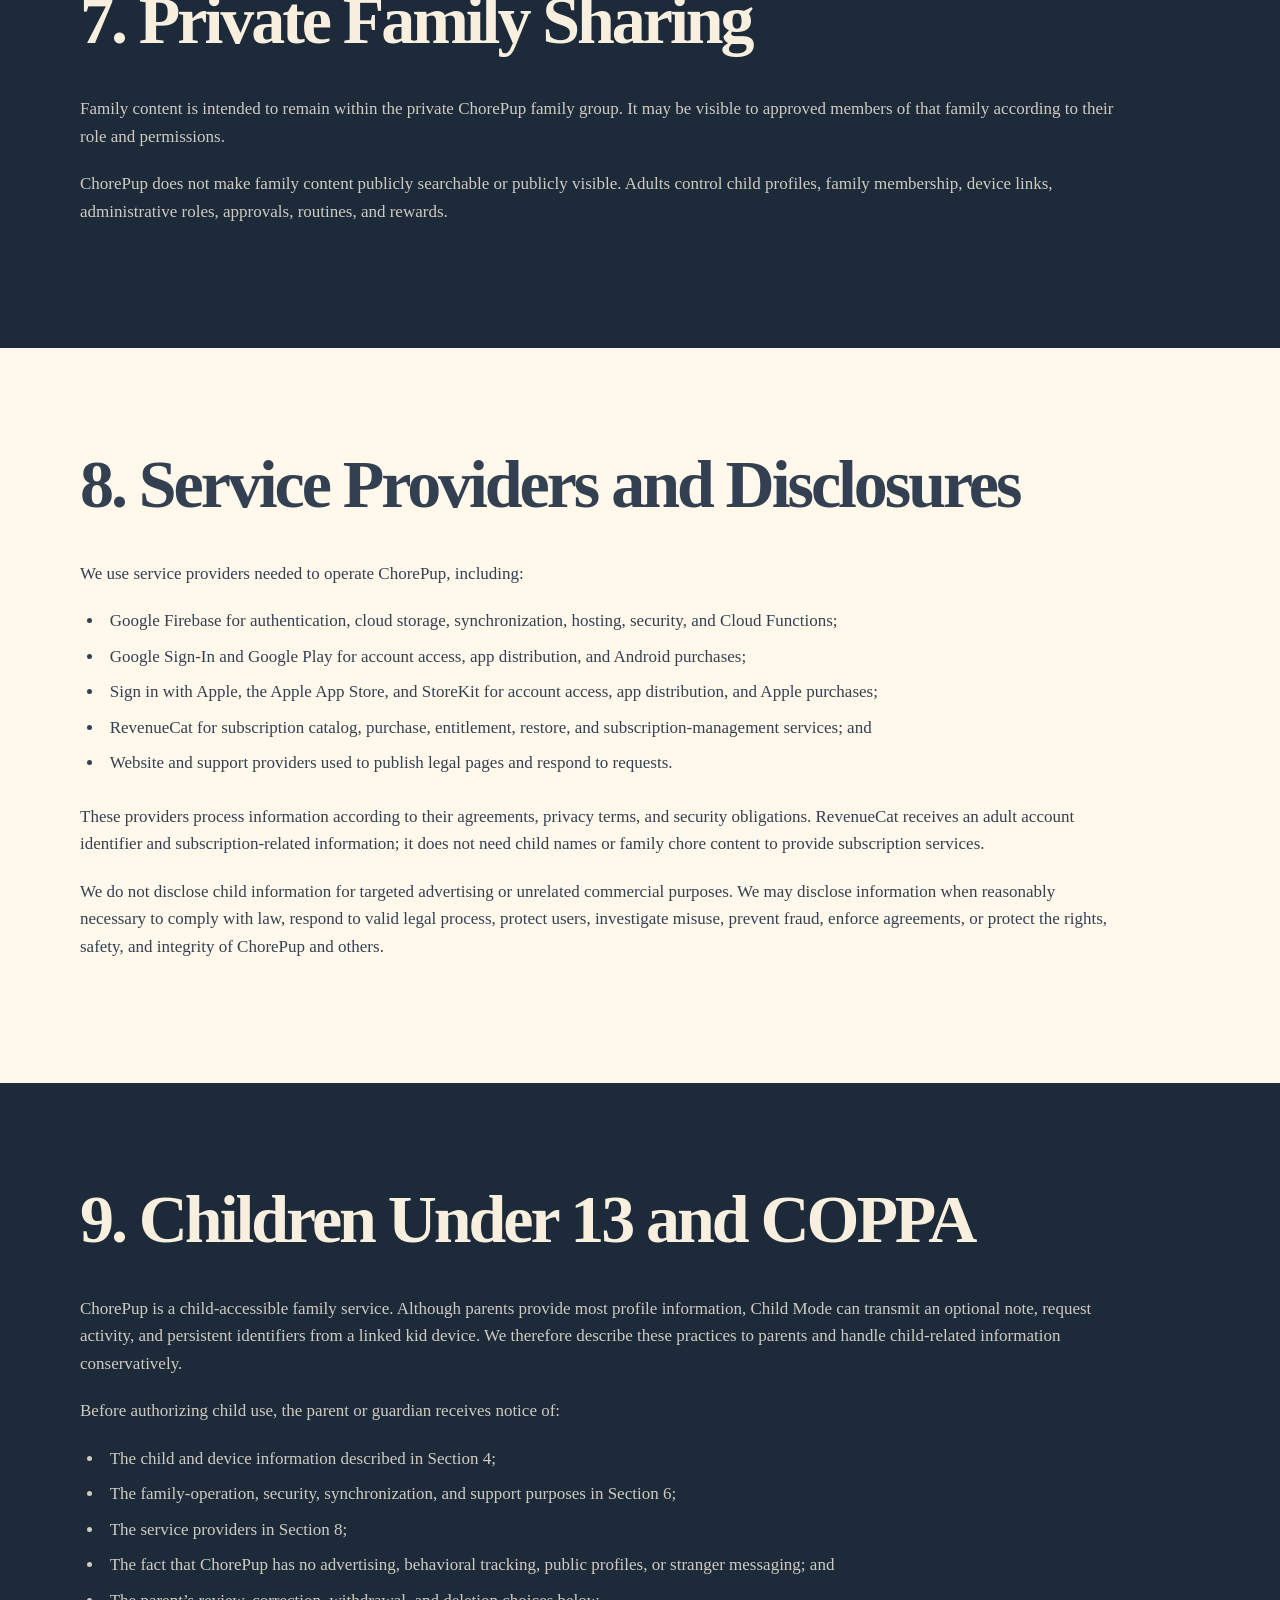
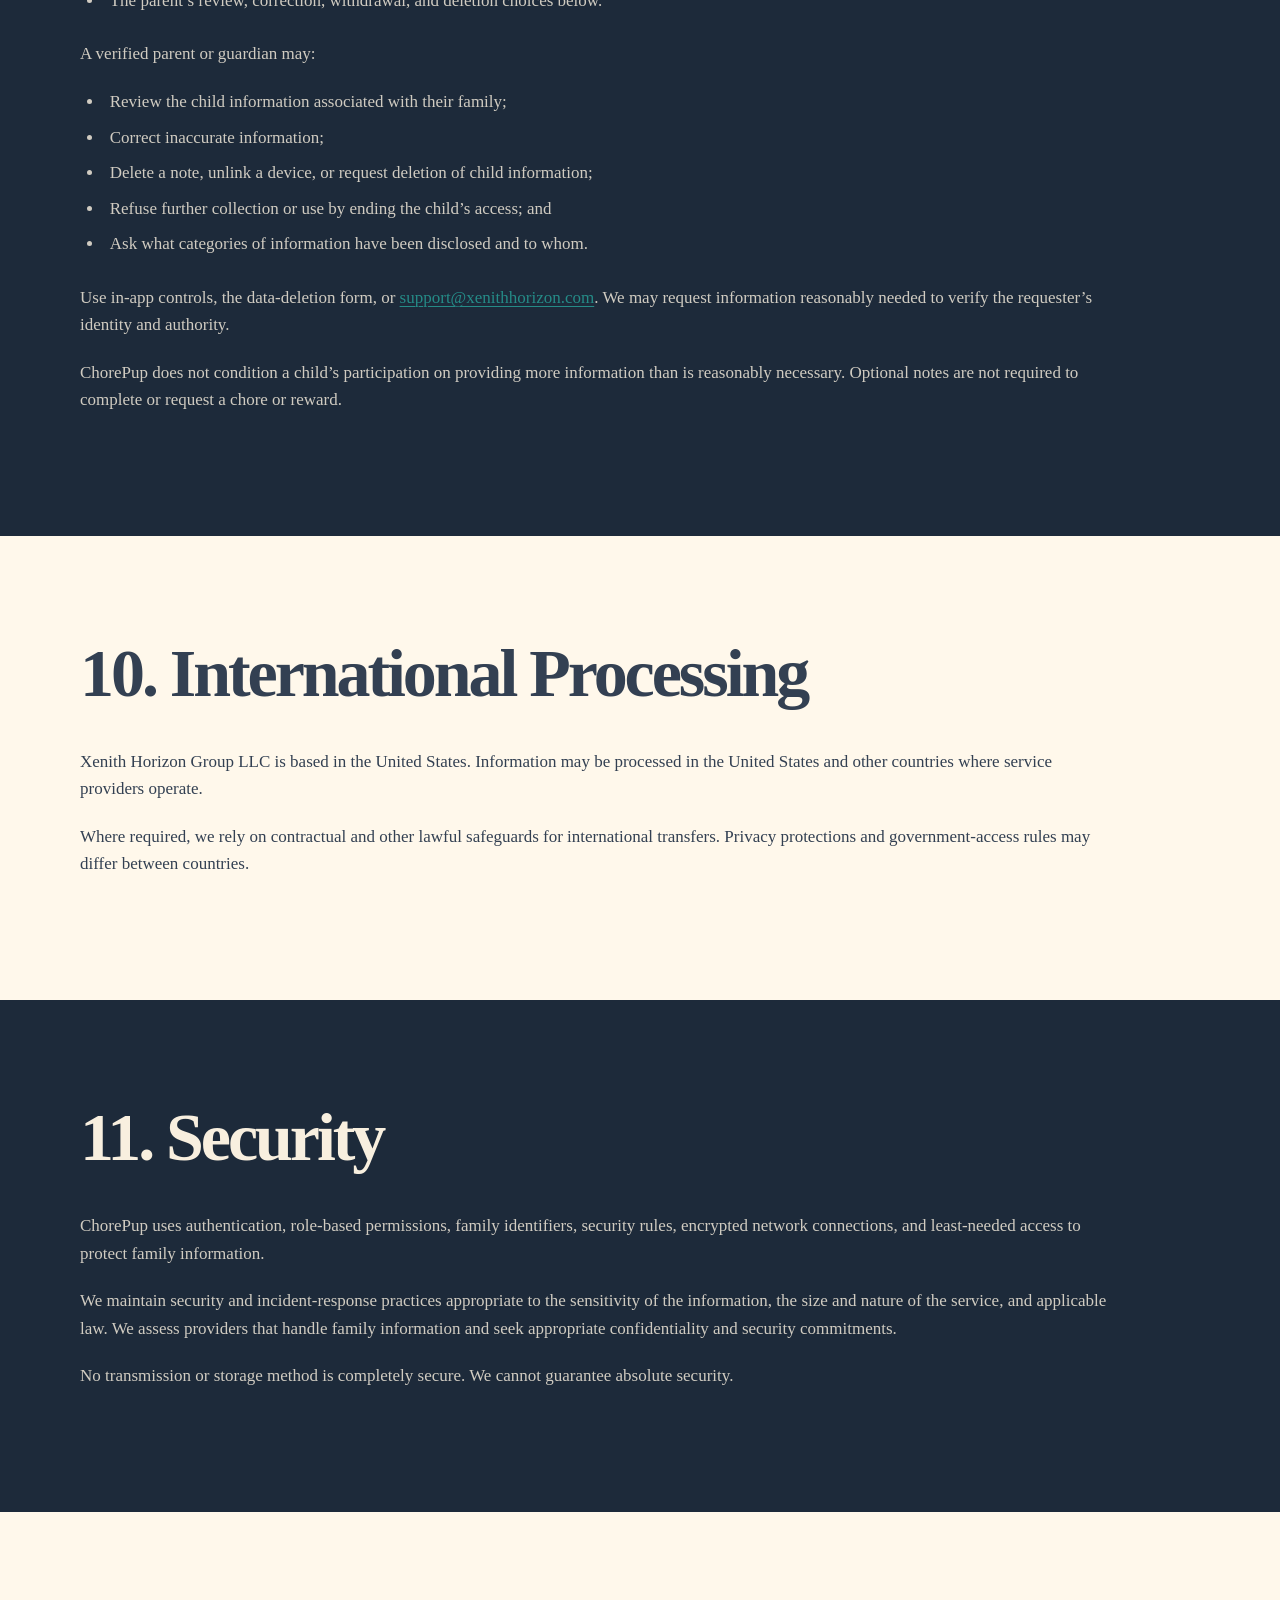
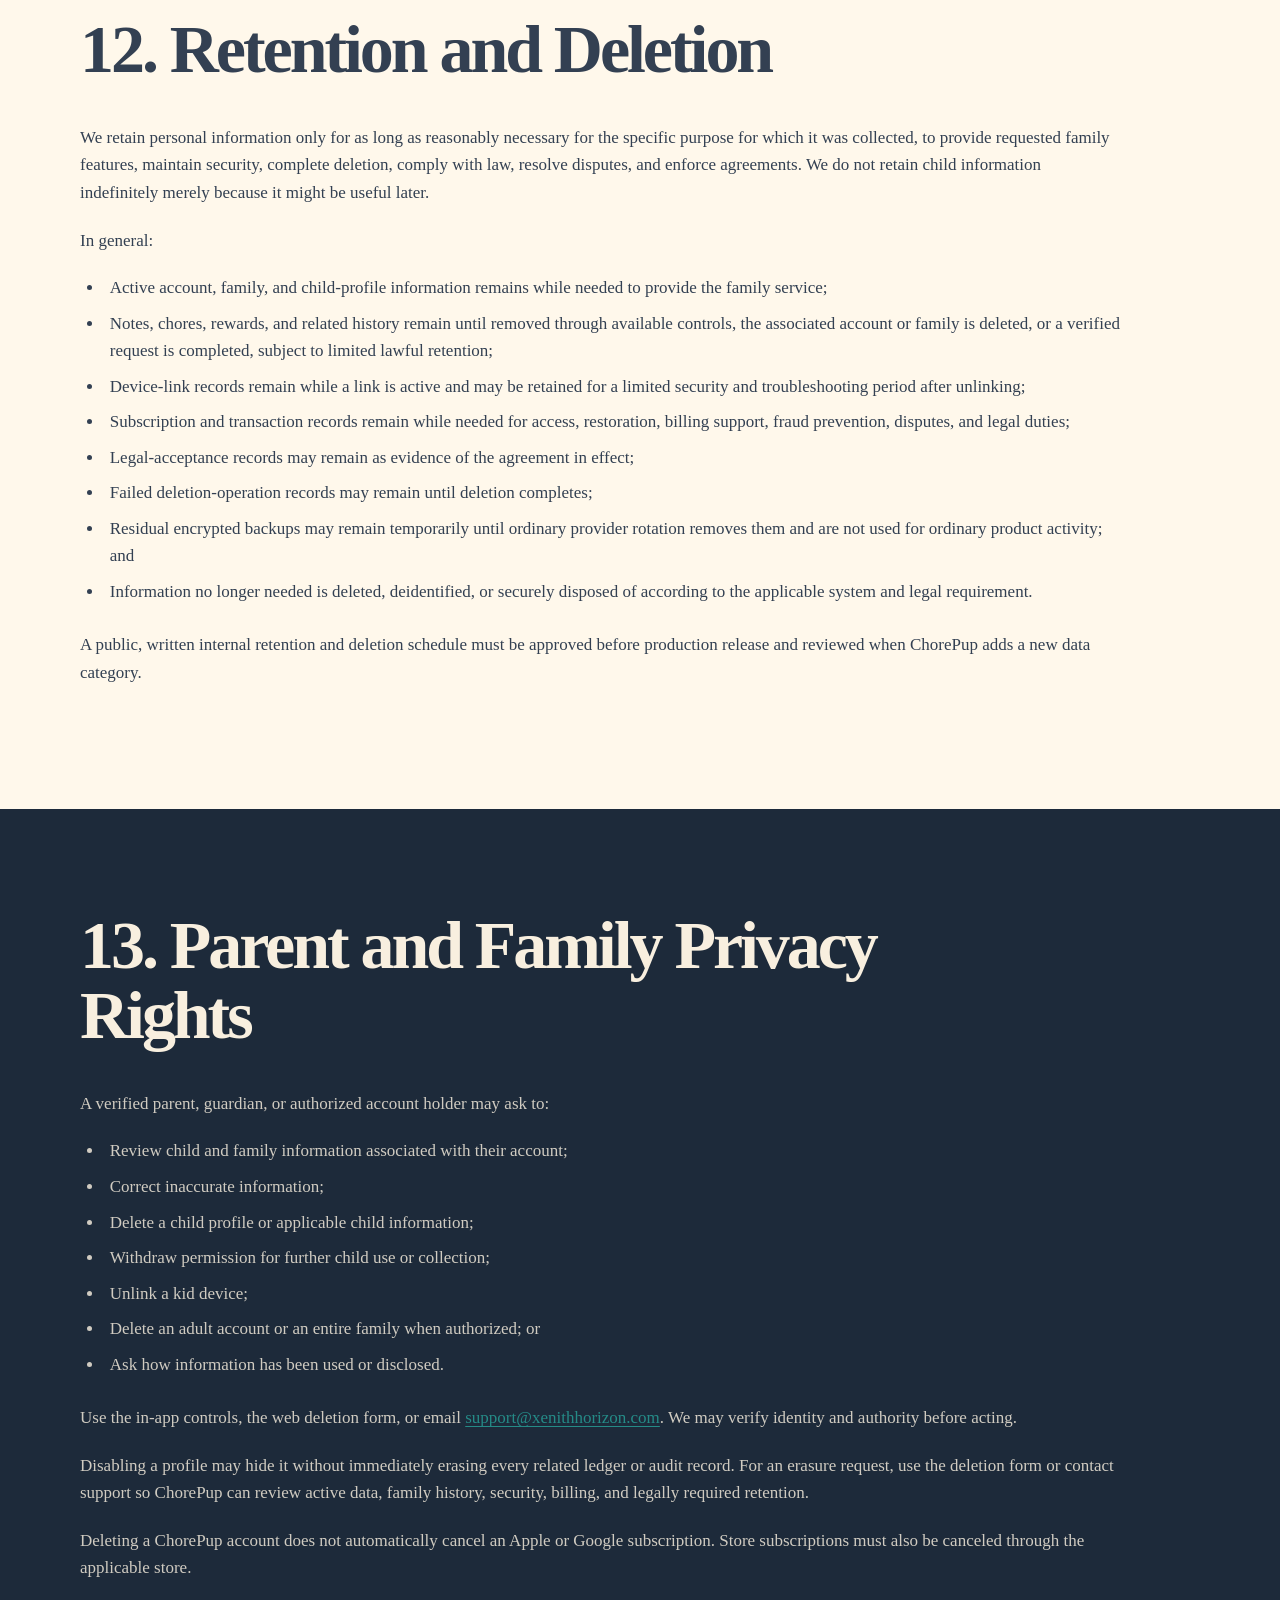
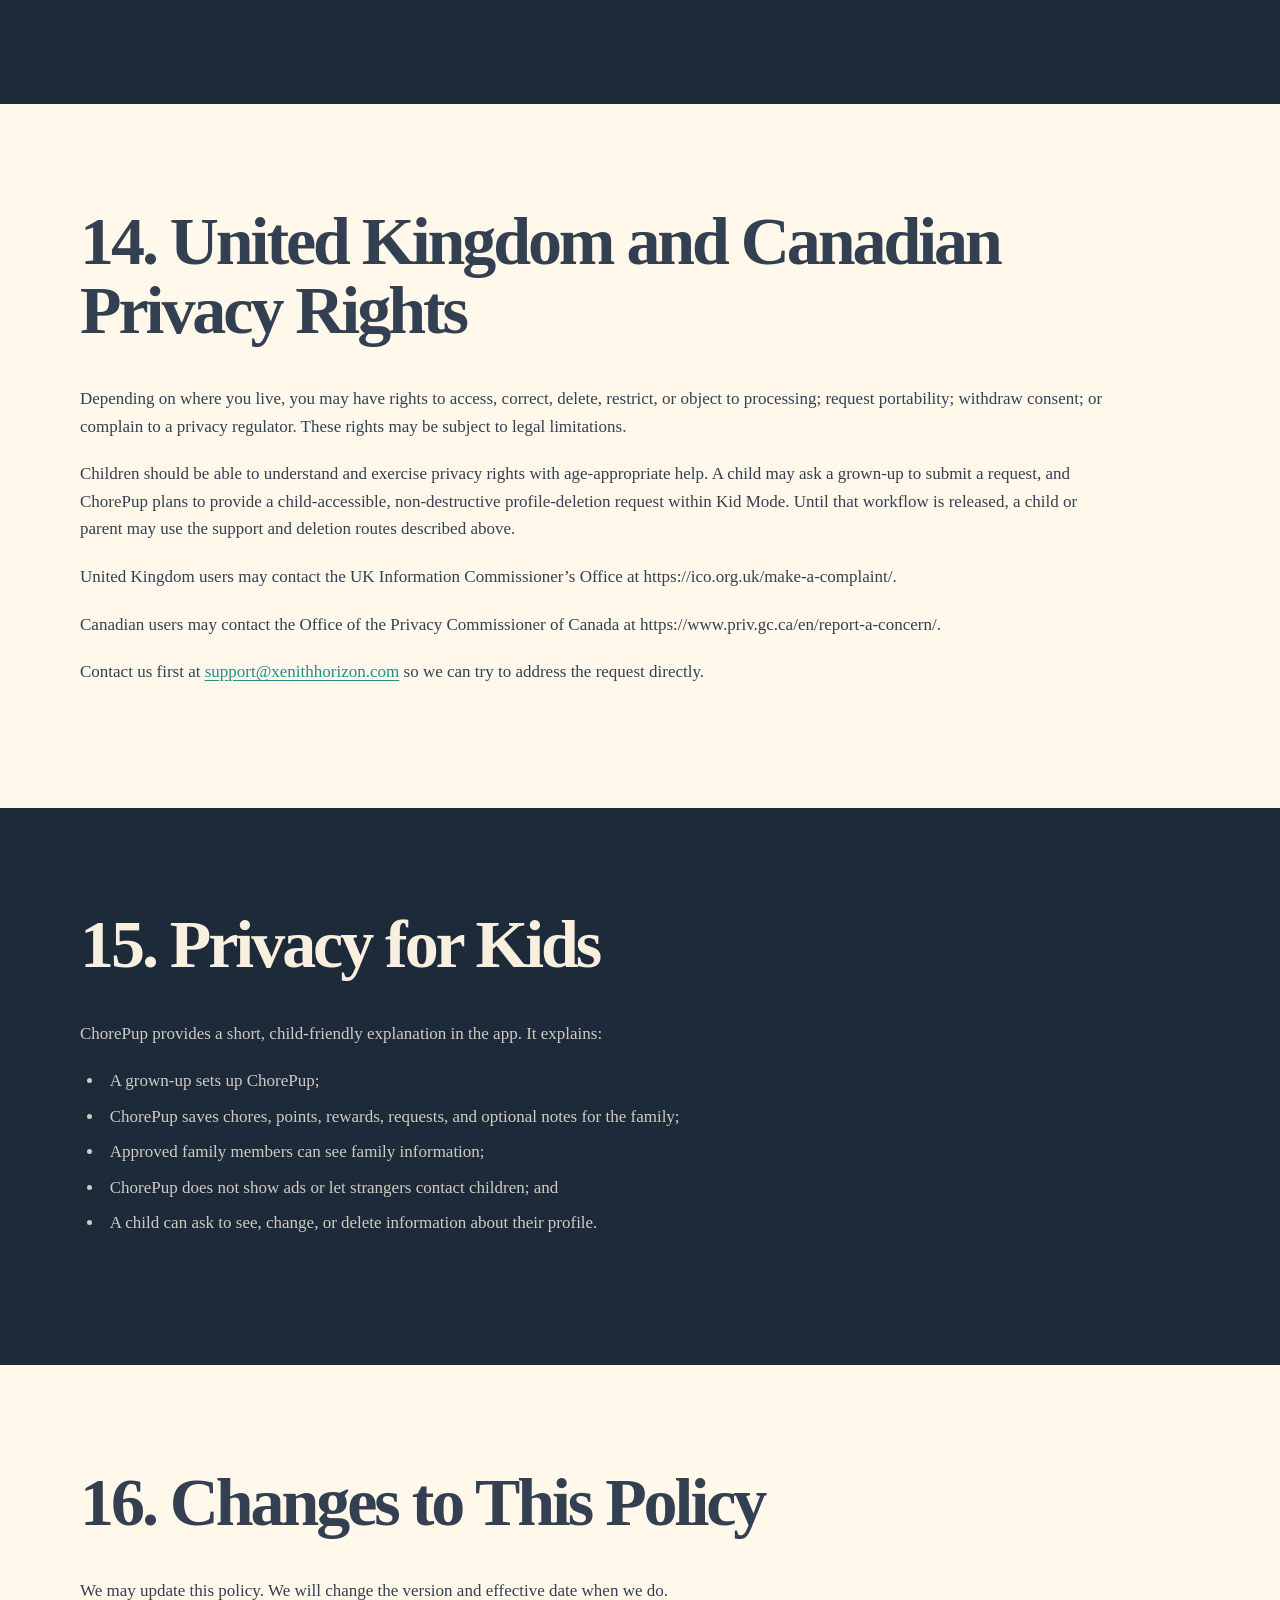
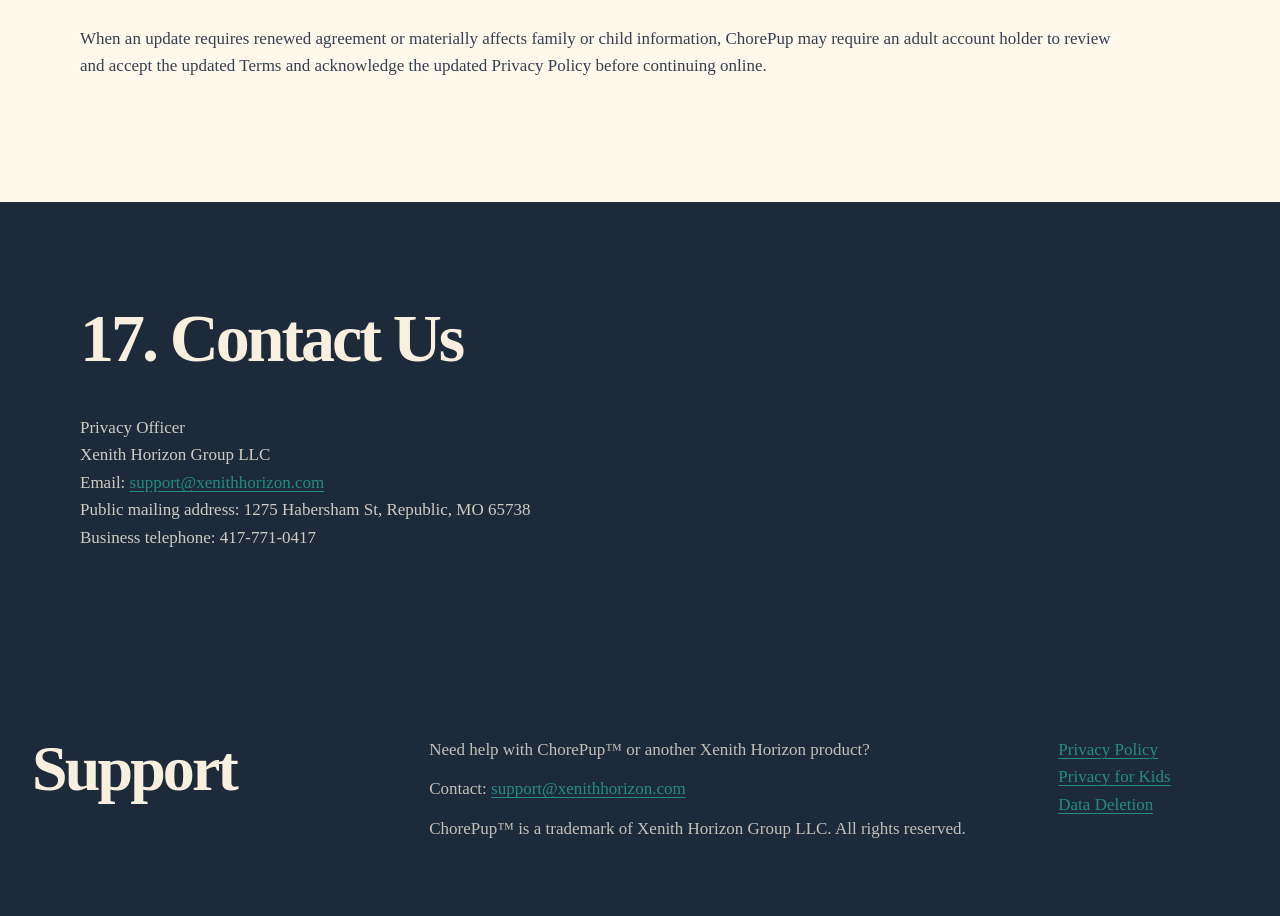
==== commit 0d90983b: "Publish ChorePup legal pages from 177e4a2acf84" ====
--- a/privacy/index.html
+++ b/privacy/index.html
@@ -30,7 +30,6 @@
         <p class="legal-hero__lead">How ChorePup handles adult accounts, private family information, child profiles, linked devices, and subscription records.</p>
         <div class="legal-hero__copy"><p>This Privacy Policy explains how ChorePup handles adult account information, private family content, child profile information, linked kid-device activity, and subscription records.</p>
 <p>ChorePup is designed for families. We collect only the information reasonably needed to provide the app, keep family information private, maintain security, and give parents and guardians control. We do not sell personal information, show advertising, or use behavioral advertising.</p>
-<aside class="legal-notice"><p>Publication requirement: Qualified counsel should review this document and ChorePup&#39;s parental-consent process before production release.</p></aside>
 </div>
         <div class="legal-meta">
           <span><strong>Effective date:</strong> July 30, 2026</span>
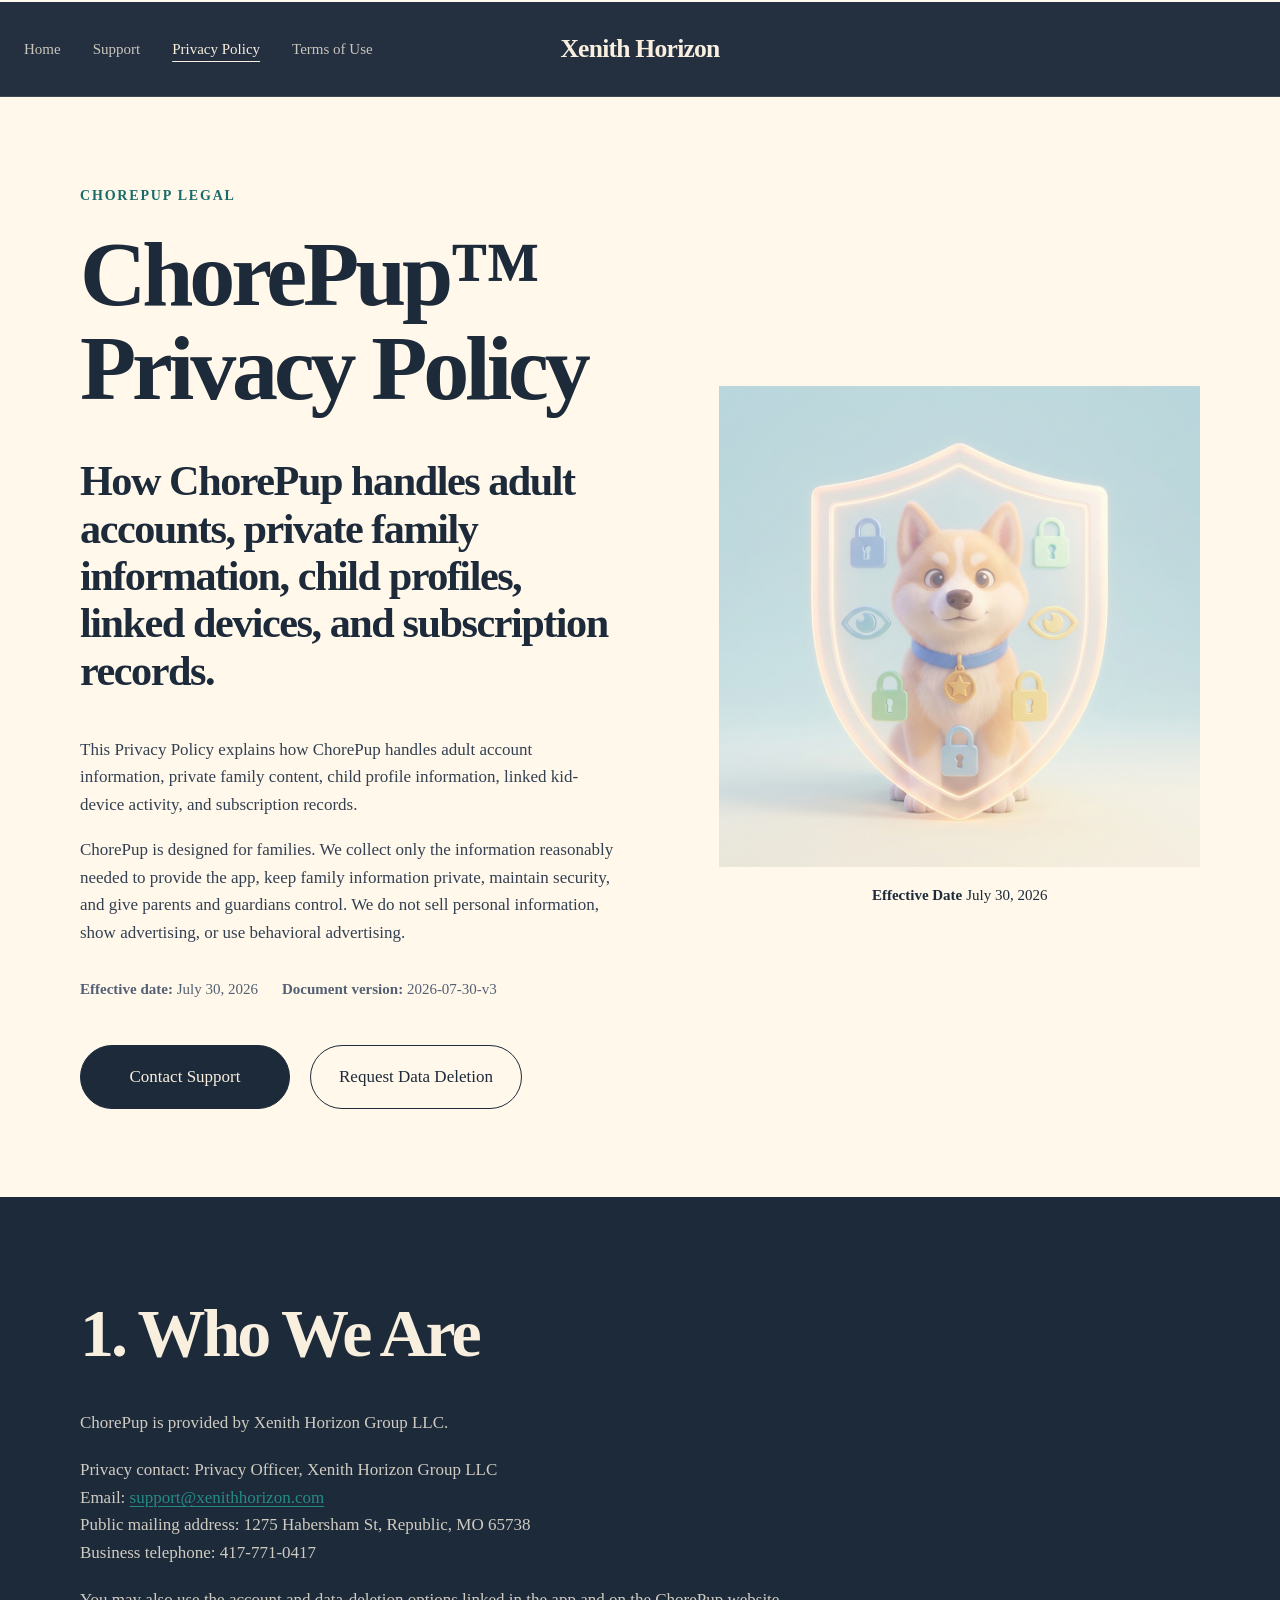
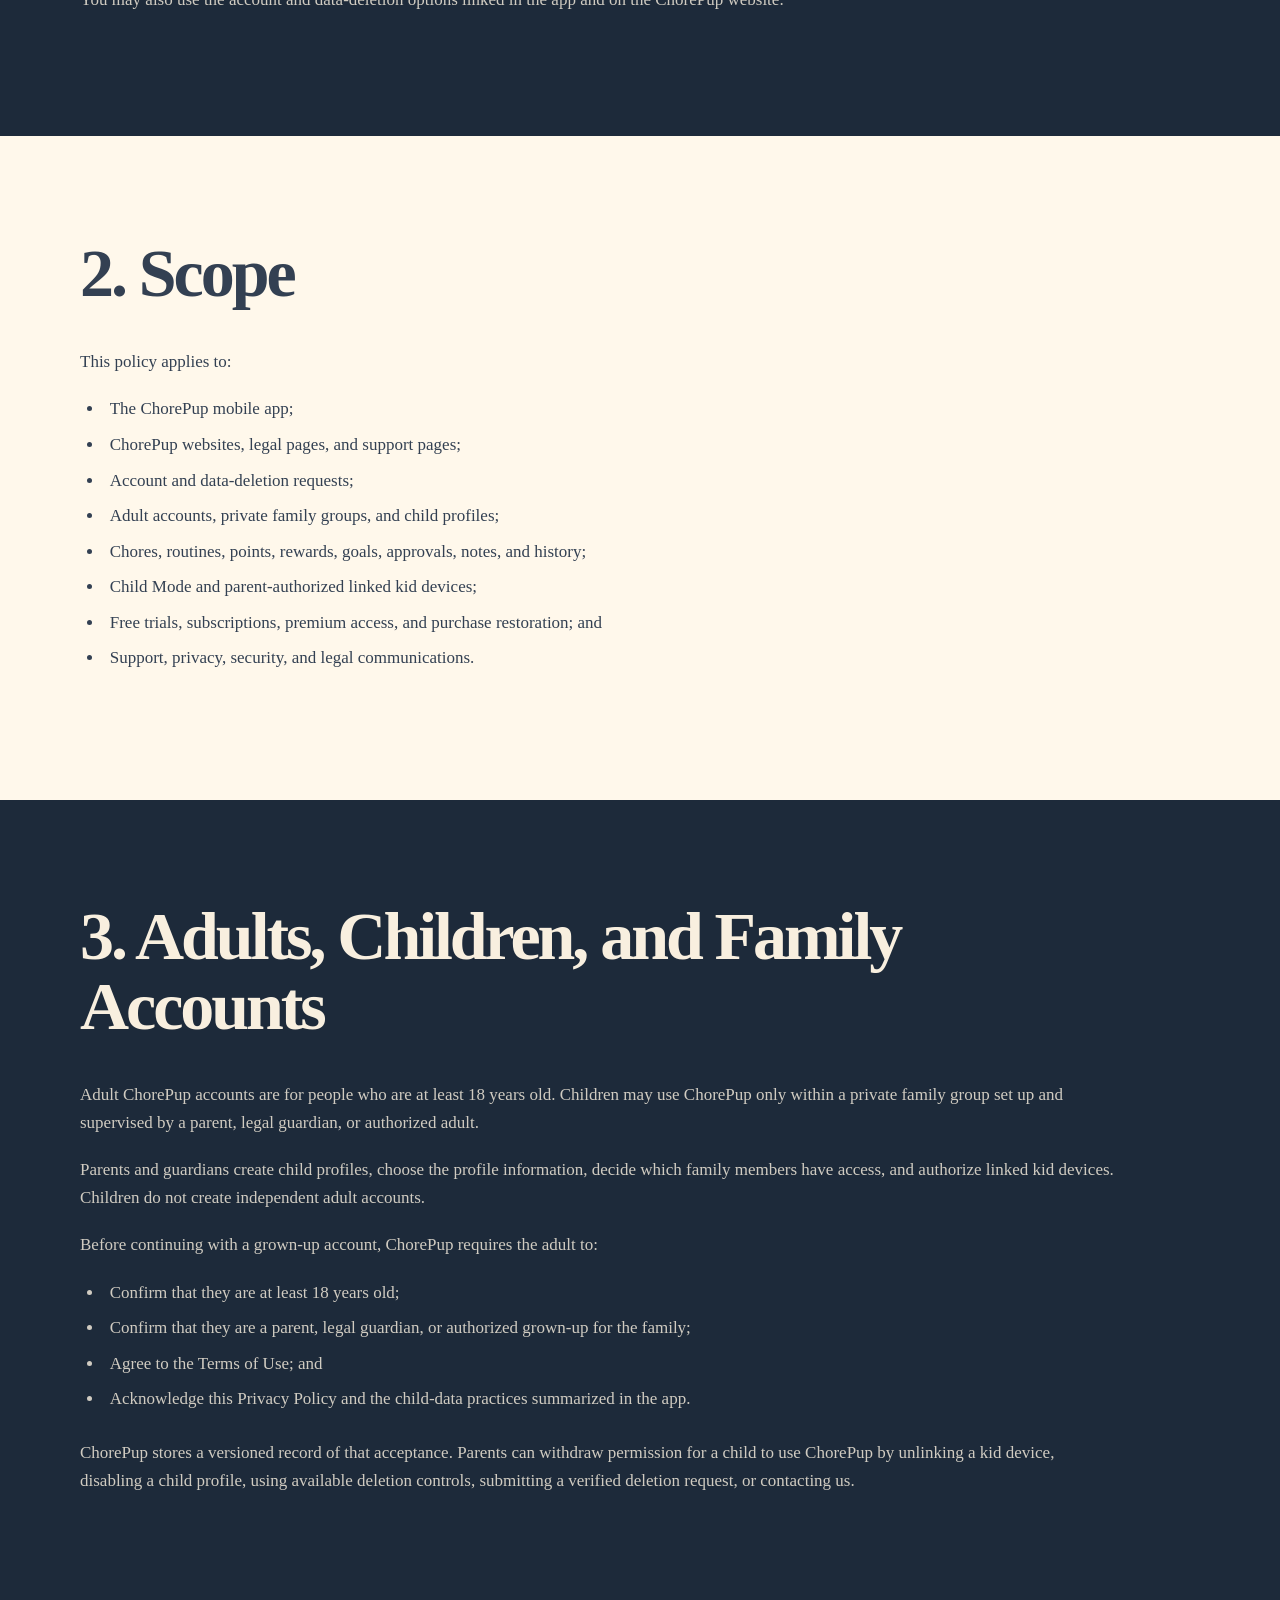
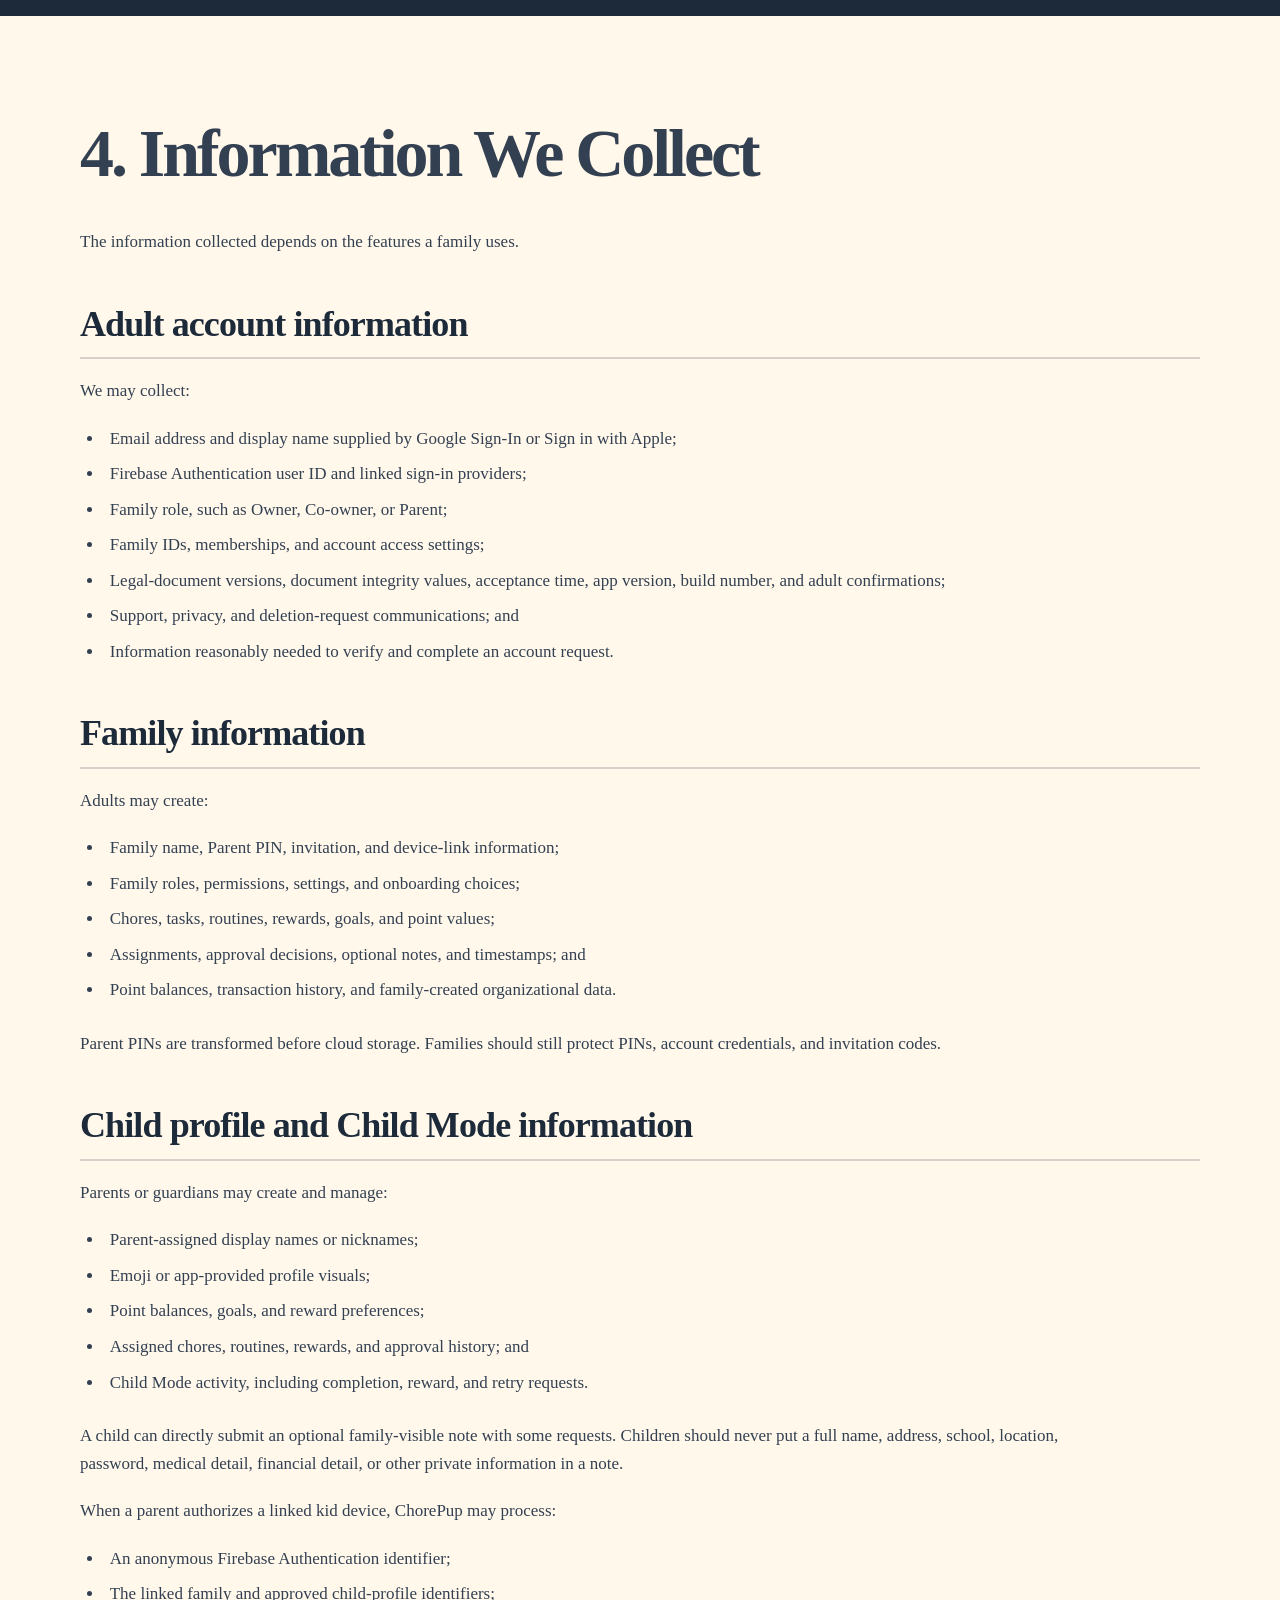
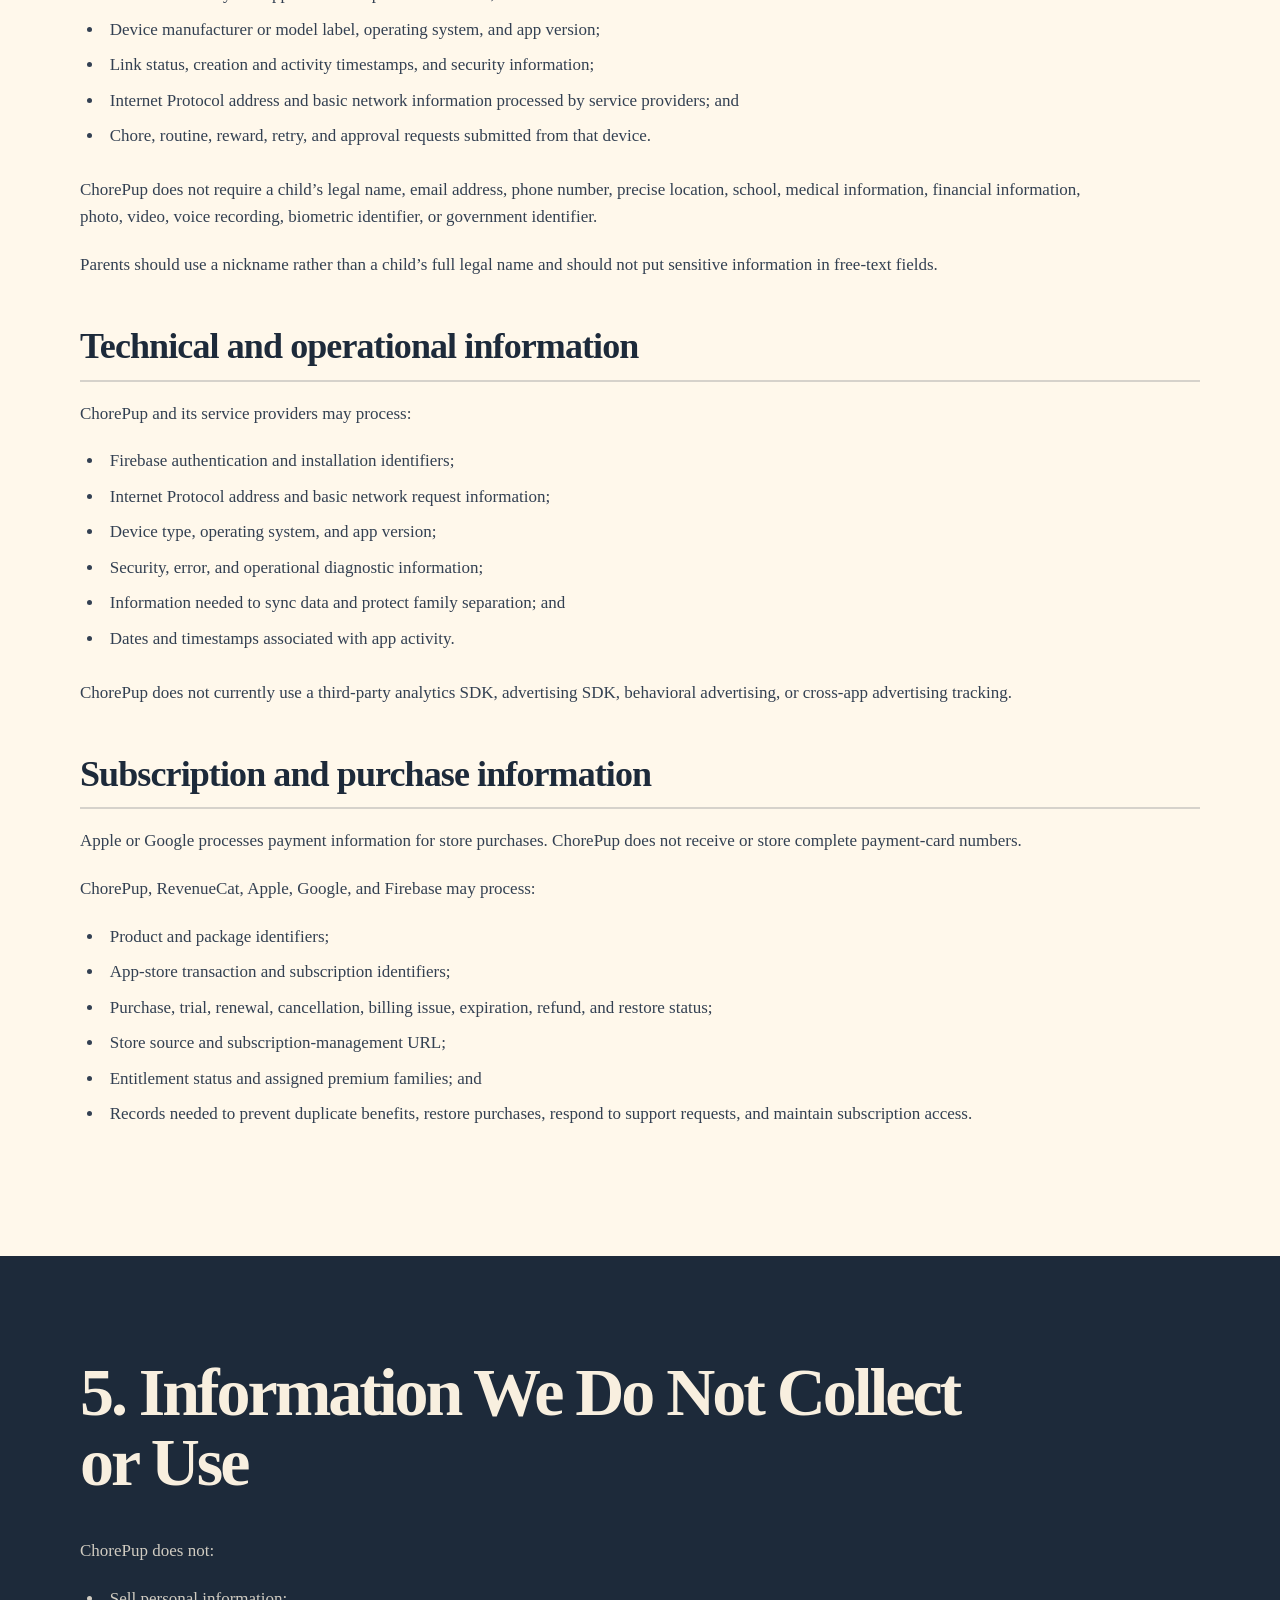
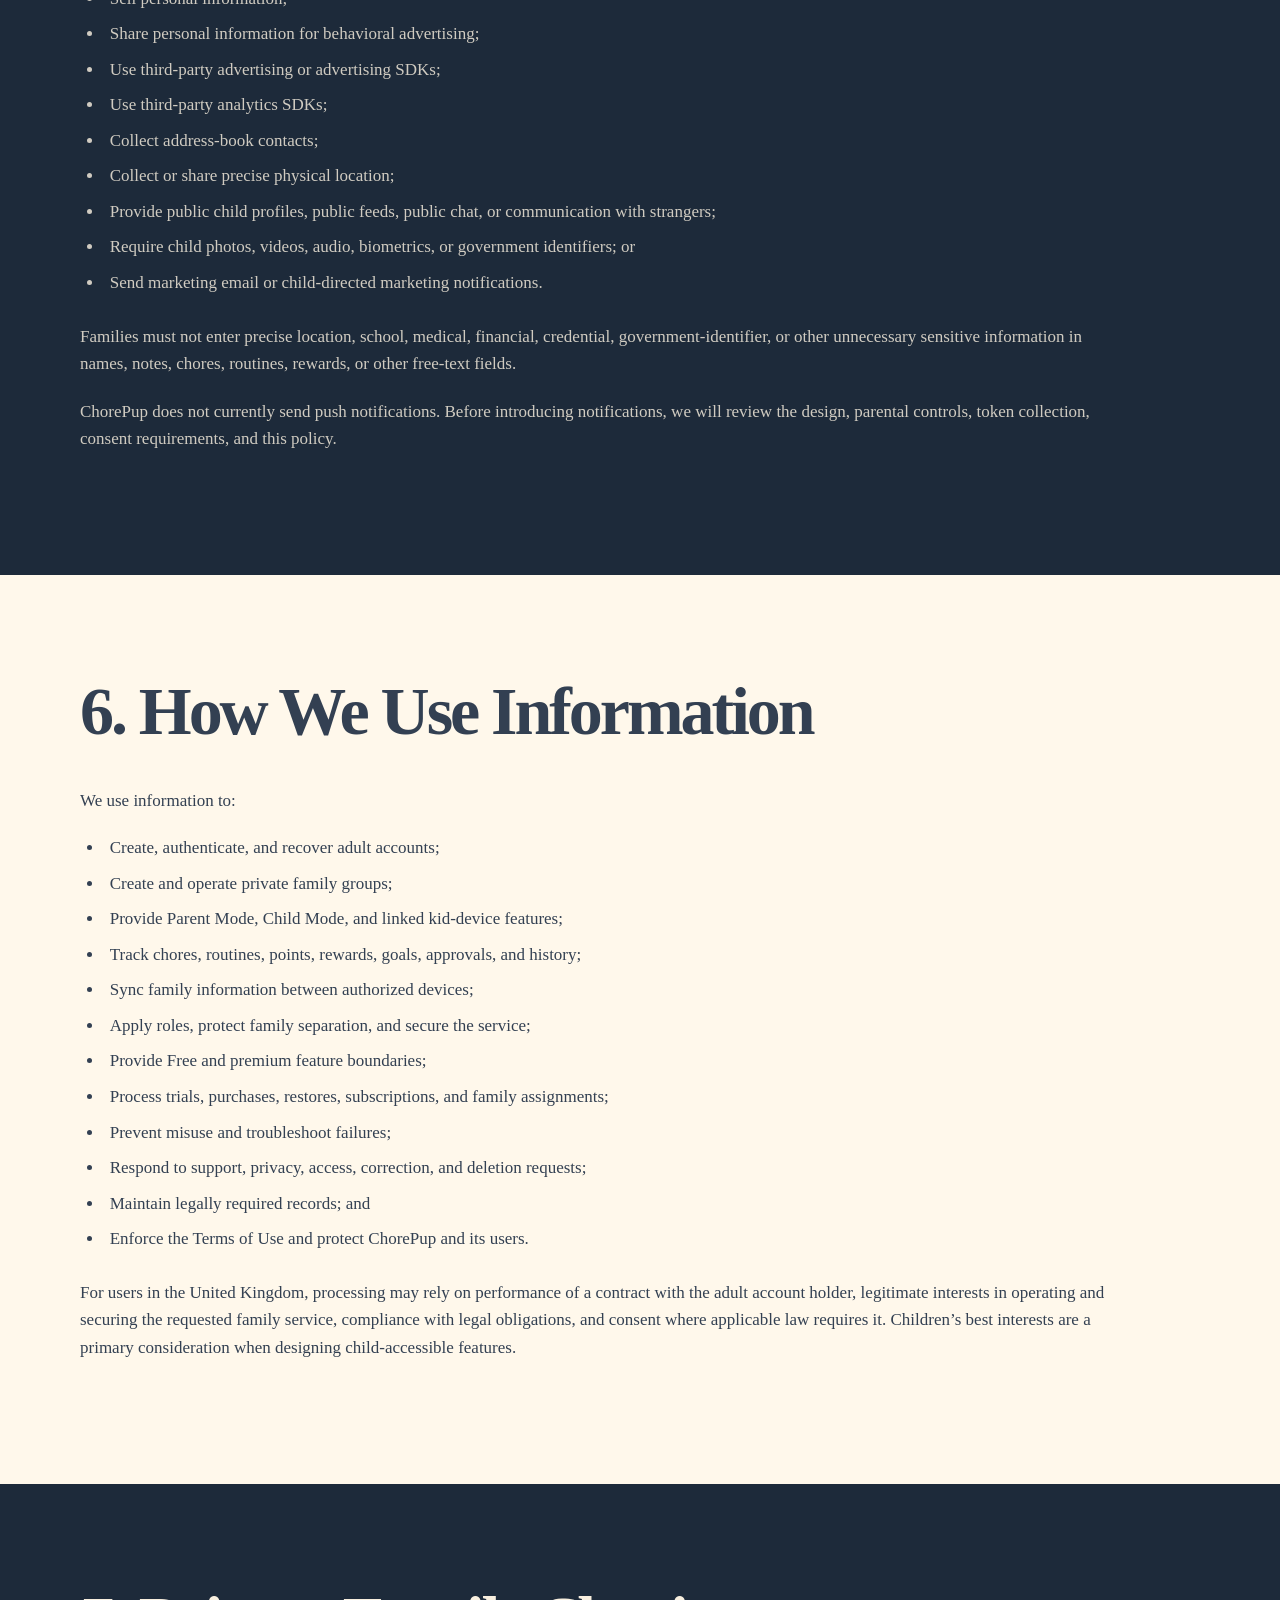
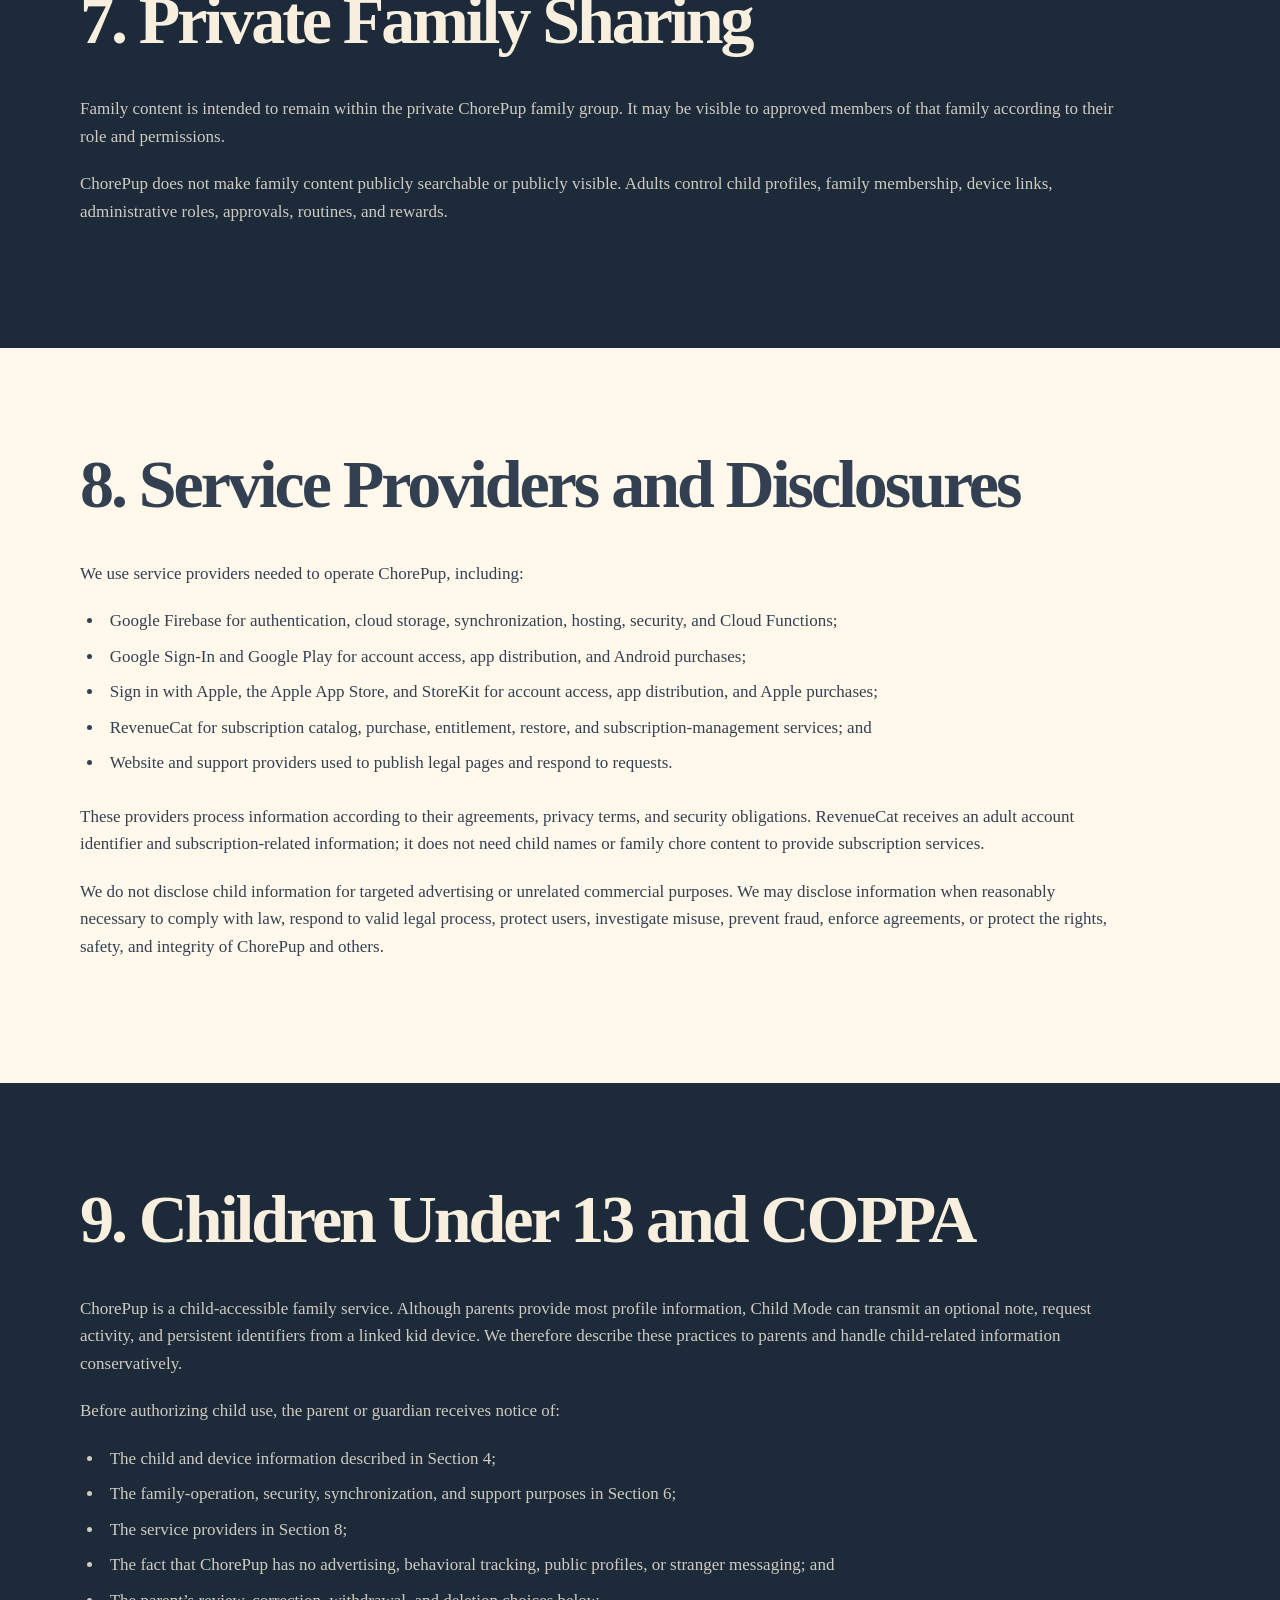
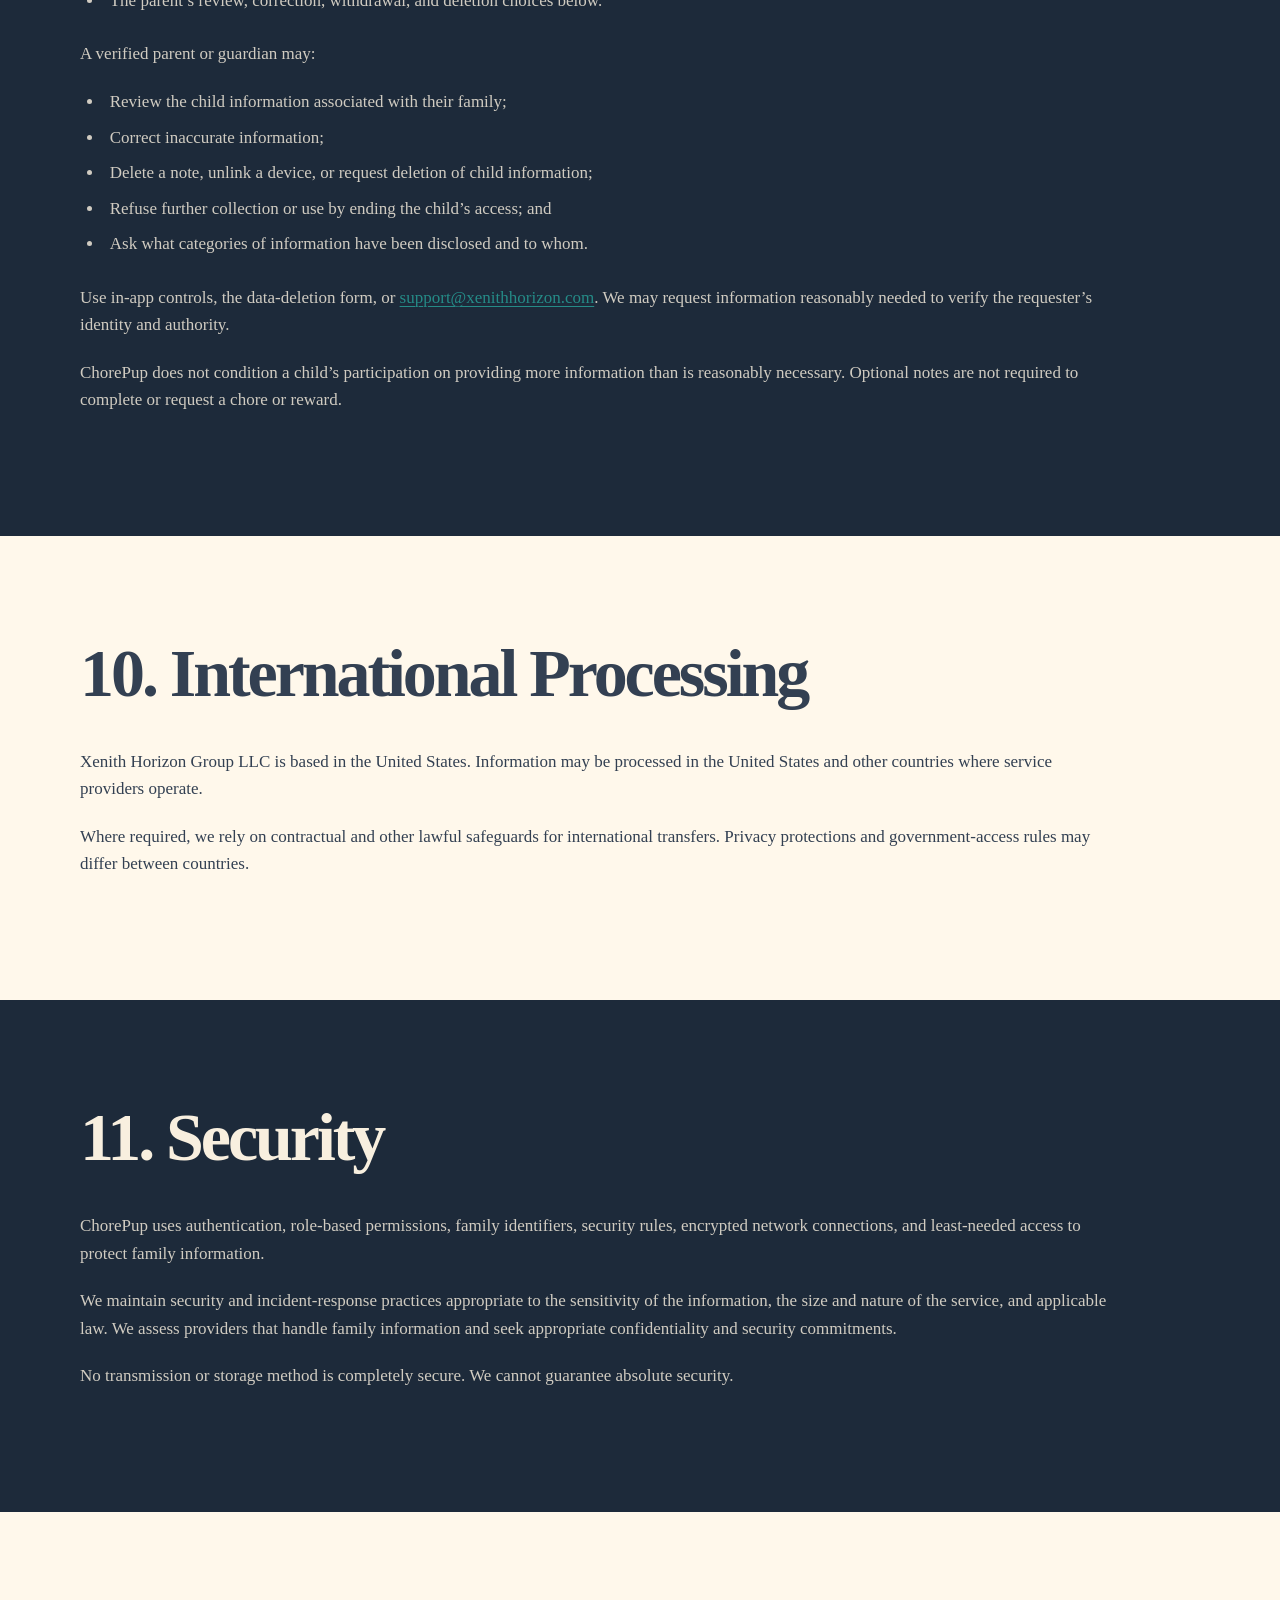
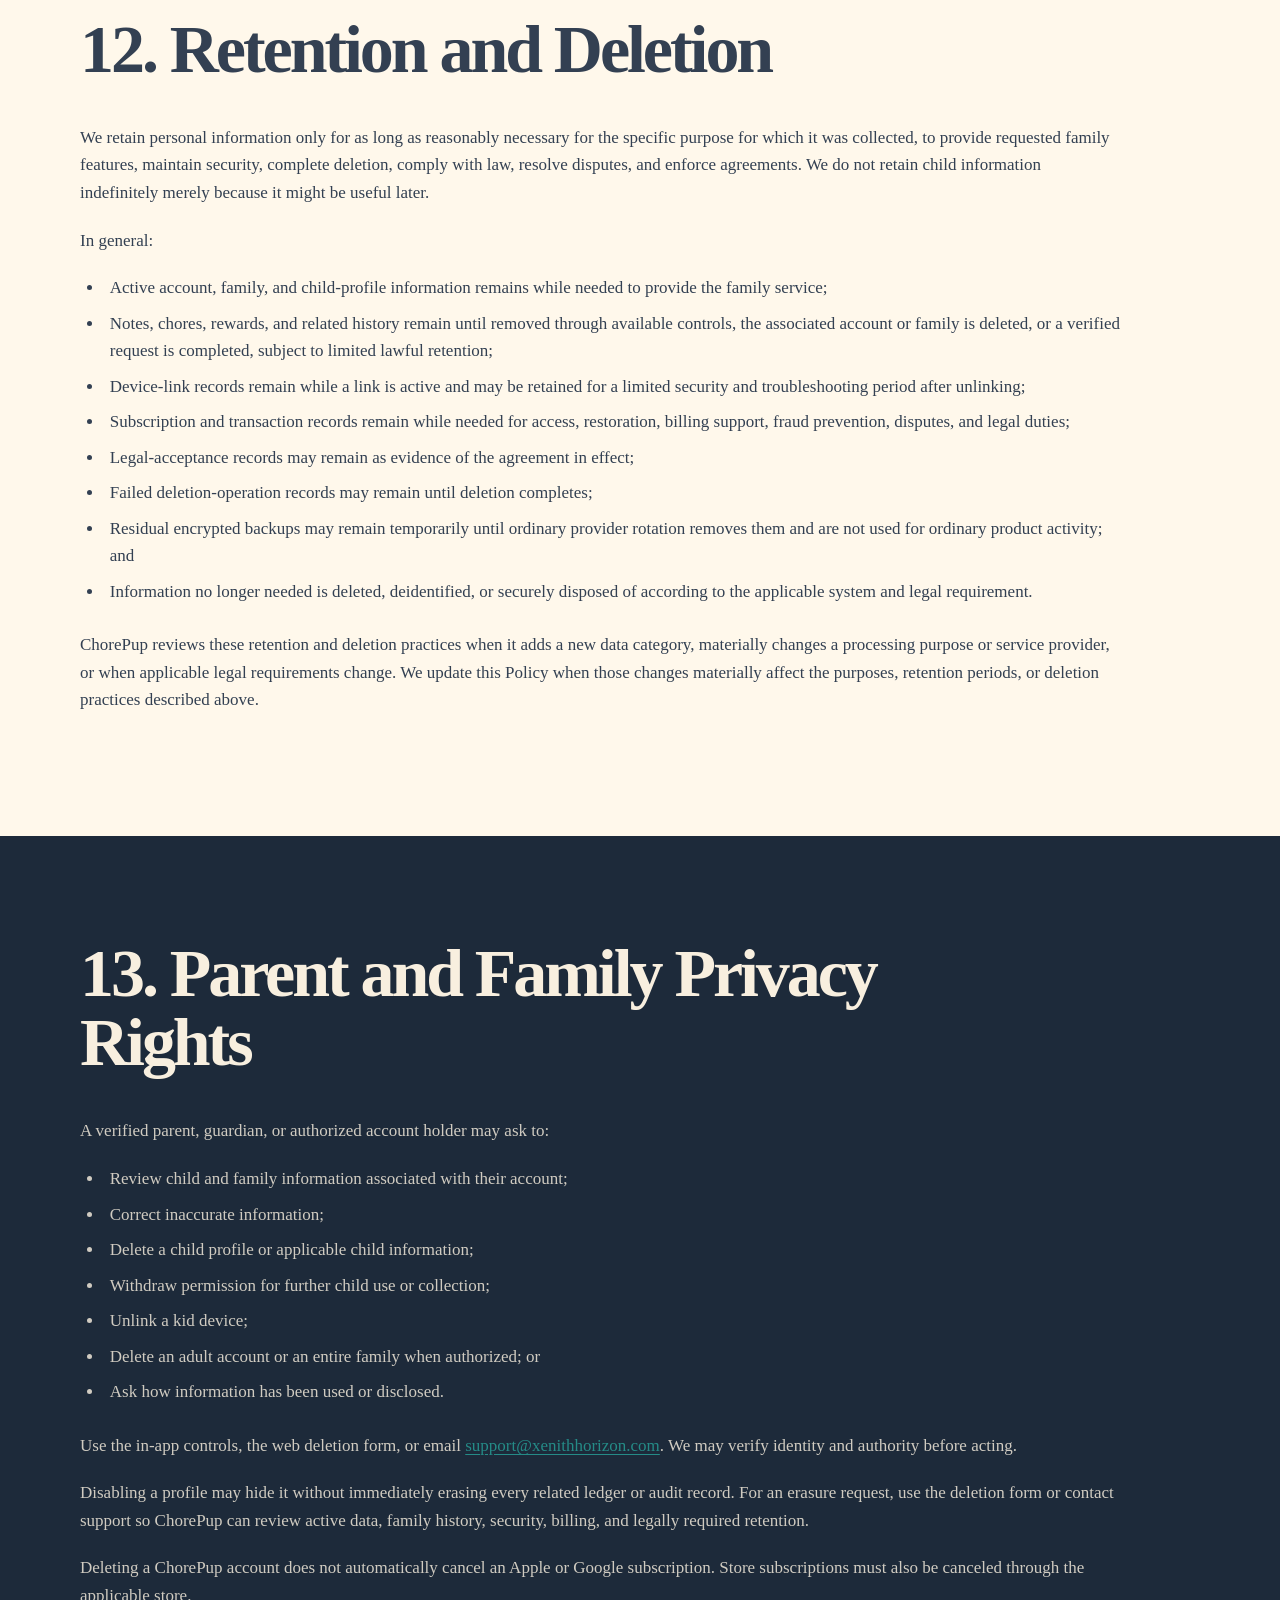
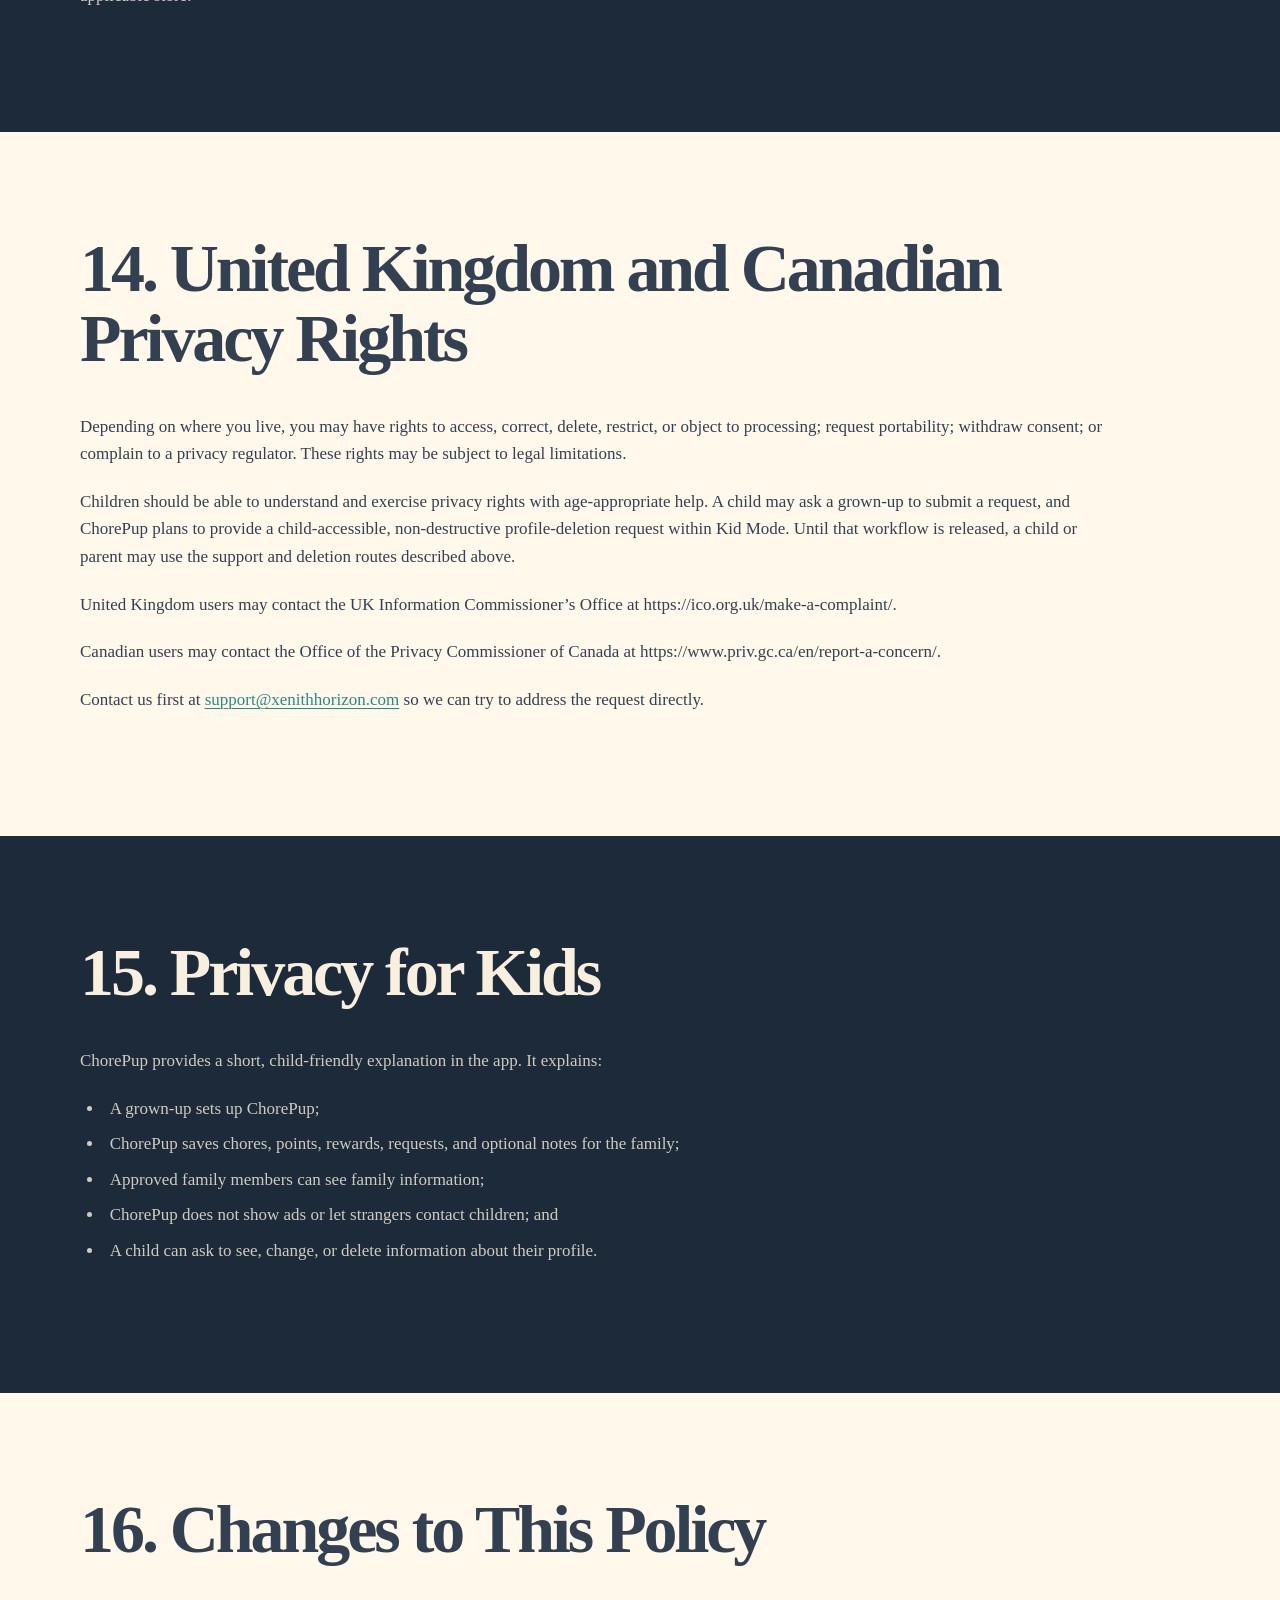
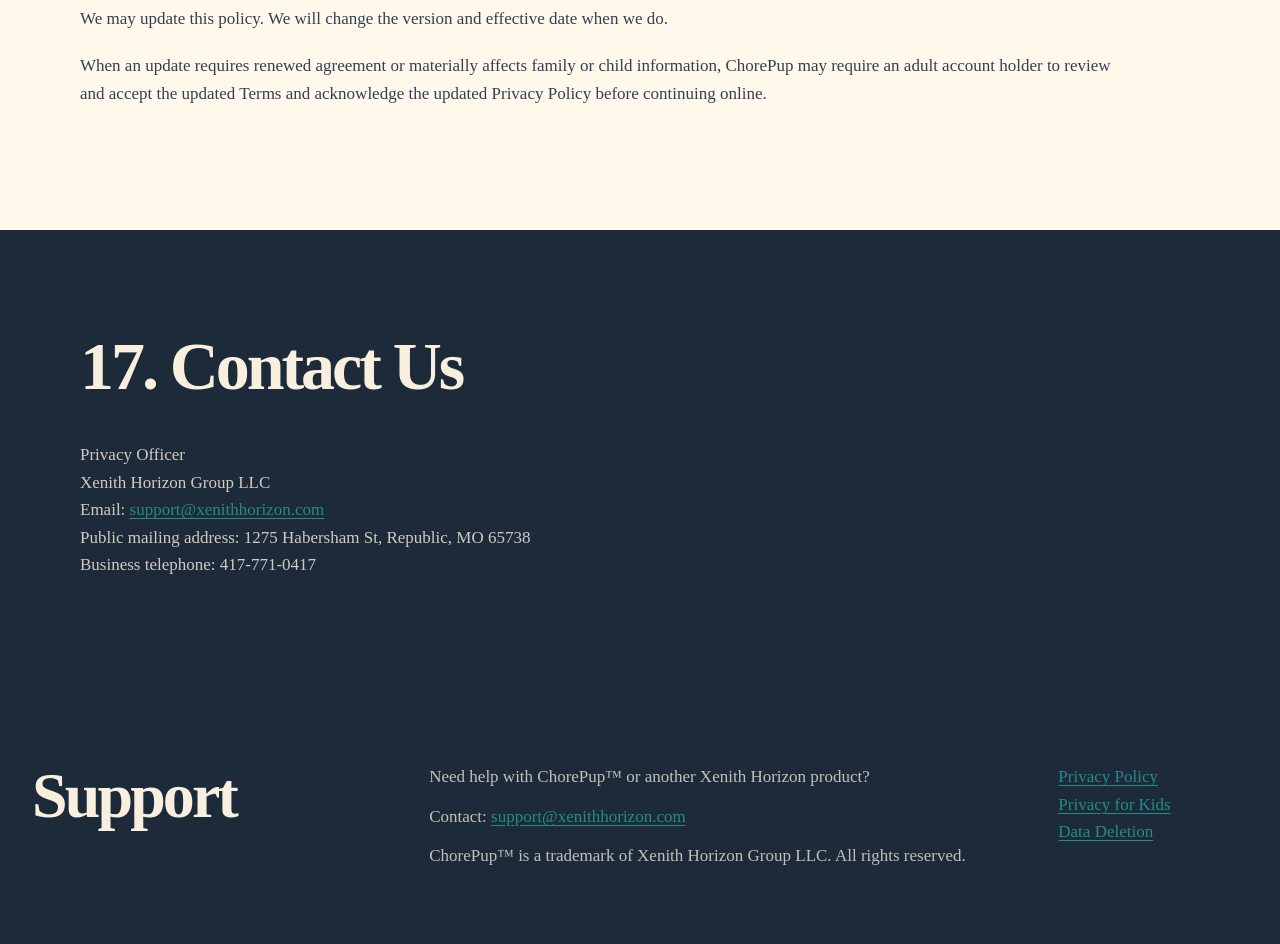
==== commit d60ee159: "Publish ChorePup legal pages from 5857c2d455dd" ====
--- a/privacy/index.html
+++ b/privacy/index.html
@@ -33,7 +33,7 @@
 </div>
         <div class="legal-meta">
           <span><strong>Effective date:</strong> July 30, 2026</span>
-          <span><strong>Document version:</strong> 2026-07-30-v2</span>
+          <span><strong>Document version:</strong> 2026-07-30-v3</span>
         </div>
         <div class="legal-actions">
           <a class="legal-button" href="mailto:support@xenithhorizon.com">Contact Support</a>
@@ -177,7 +177,7 @@
     <p>We retain personal information only for as long as reasonably necessary for the specific purpose for which it was collected, to provide requested family features, maintain security, complete deletion, comply with law, resolve disputes, and enforce agreements. We do not retain child information indefinitely merely because it might be useful later.</p>
 <p>In general:</p>
 <ul><li>Active account, family, and child-profile information remains while needed to provide the family service;</li><li>Notes, chores, rewards, and related history remain until removed through available controls, the associated account or family is deleted, or a verified request is completed, subject to limited lawful retention;</li><li>Device-link records remain while a link is active and may be retained for a limited security and troubleshooting period after unlinking;</li><li>Subscription and transaction records remain while needed for access, restoration, billing support, fraud prevention, disputes, and legal duties;</li><li>Legal-acceptance records may remain as evidence of the agreement in effect;</li><li>Failed deletion-operation records may remain until deletion completes;</li><li>Residual encrypted backups may remain temporarily until ordinary provider rotation removes them and are not used for ordinary product activity; and</li><li>Information no longer needed is deleted, deidentified, or securely disposed of according to the applicable system and legal requirement.</li></ul>
-<p>A public, written internal retention and deletion schedule must be approved before production release and reviewed when ChorePup adds a new data category.</p>
+<p>ChorePup reviews these retention and deletion practices when it adds a new data category, materially changes a processing purpose or service provider, or when applicable legal requirements change. We update this Policy when those changes materially affect the purposes, retention periods, or deletion practices described above.</p>
 
   </div>
 </section>
